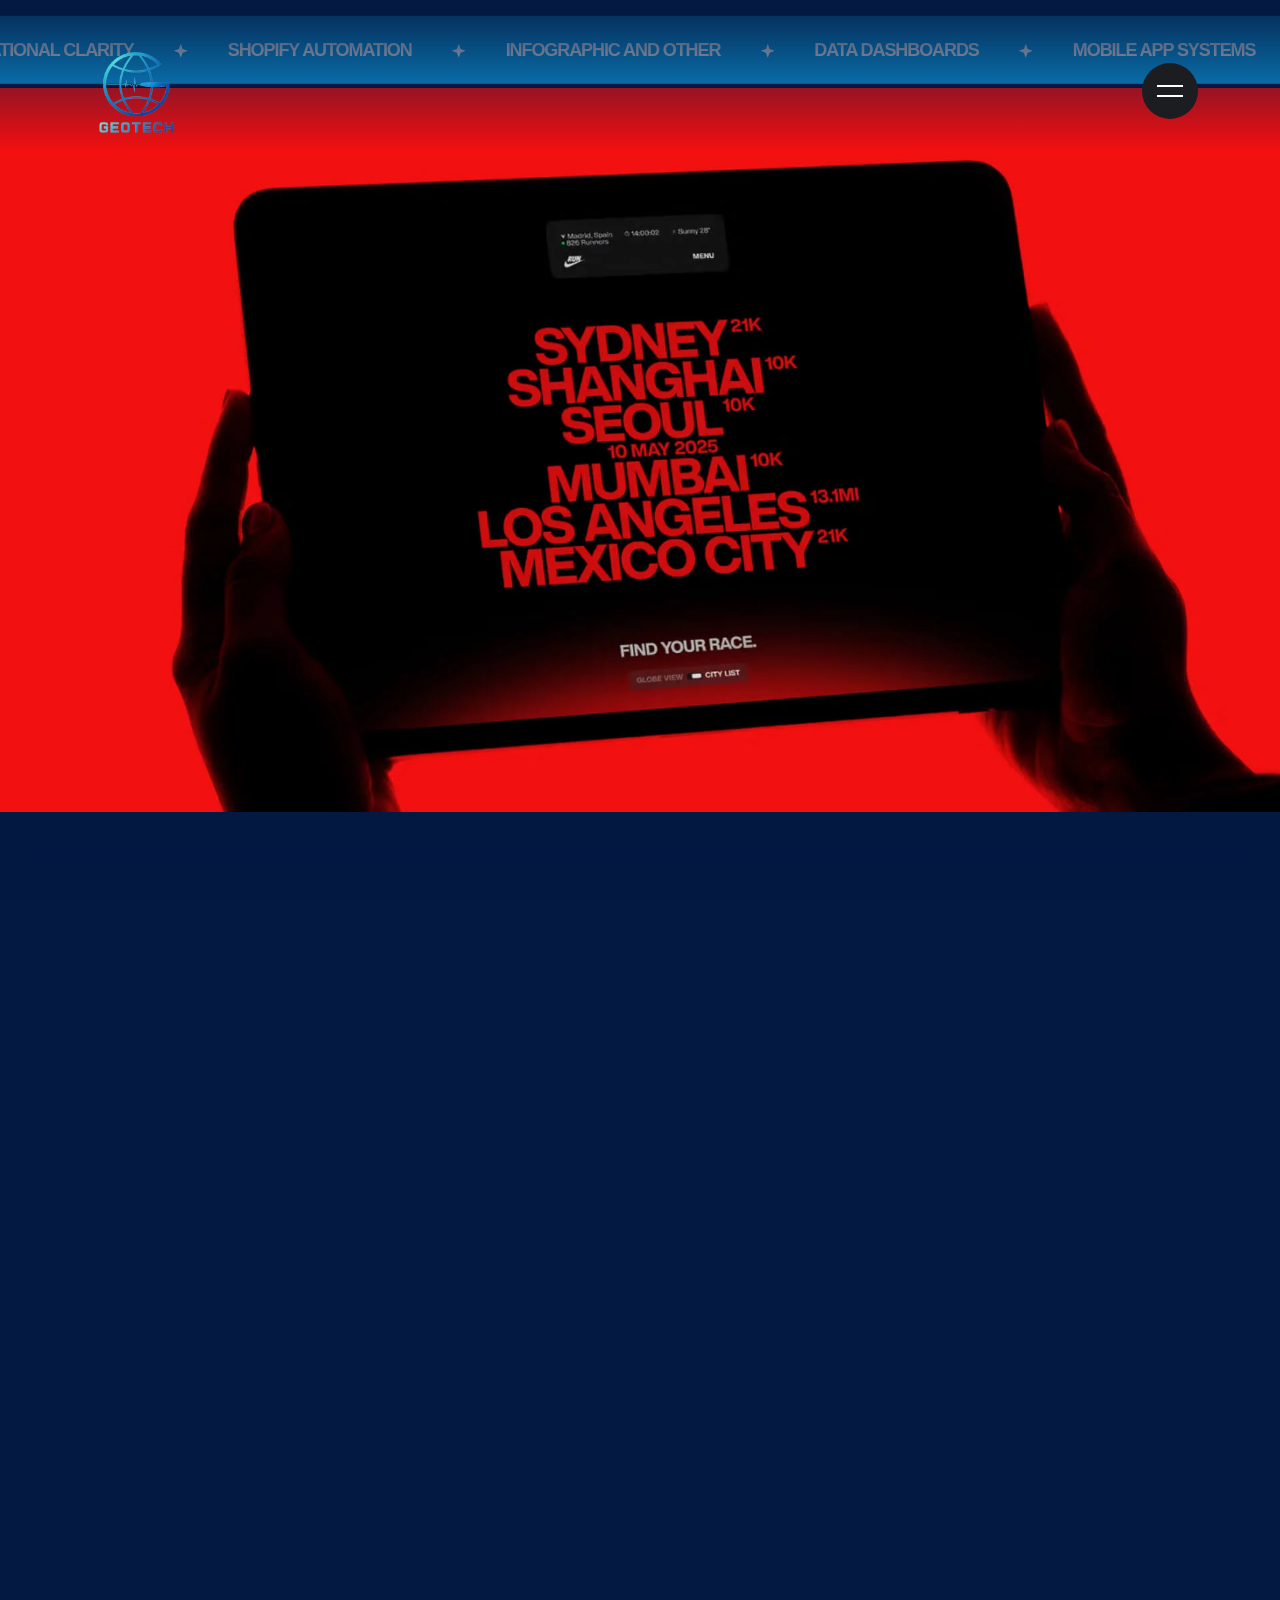
==== pixora/index-2-dark.html @ 9ebc63b6 "[GEO] - Initial build commit" ====
<!DOCTYPE html>
<html class="no-js pixora-dark" lang="zxx">
 <head>
  <meta charset="utf-8"/>
  <meta content="ie=edge" http-equiv="x-ua-compatible"/>
  <title>
   GEOTECH || Systems for Operators
  </title>
  <meta content="" name="description"/>
  <meta content="width=device-width, initial-scale=1" name="viewport"/>
  <!-- Place favicon.ico in the root directory -->
  <link href="/pixora/assets/img/logo/favicon.png" rel="shortcut icon" type="image/x-icon"/>
  <!-- CSS here -->
  <link href="/pixora/assets/css/bootstrap.css" rel="stylesheet"/>
  <link href="/pixora/assets/css/animate.css" rel="stylesheet"/>
  <link href="/pixora/assets/css/custom-animation.css" rel="stylesheet"/>
  <link href="/pixora/assets/css/swiper-bundle.css" rel="stylesheet"/>
  <link href="/pixora/assets/css/nice-select.css" rel="stylesheet"/>
  <link href="/pixora/assets/css/magnific-popup.css" rel="stylesheet"/>
  <link href="/pixora/assets/css/font-awesome-pro.css" rel="stylesheet"/>
  <link href="/pixora/assets/css/spacing.css" rel="stylesheet"/>
  <link href="/pixora/assets/css/main.css" rel="stylesheet"/>
  <link href="/pixora/geotech-colors.css" rel="stylesheet"/>
 </head>
 <body>
  <!-- Loader Start -->
  <div class="loader" id="loader">
   <div class="loader__wrapper">
    <div class="loader__content">
     <div class="loader__count">
      <span class="count__text">
       0
      </span>
      <span class="count__percent">
       %
      </span>
     </div>
    </div>
    <span class="count__bdr">
    </span>
   </div>
  </div>
  <!-- Loader End -->
  <!-- back to top start -->
  <div class="back-to-top-wrapper">
   <button class="back-to-top-btn" id="back_to_top" type="button">
    <svg fill="none" height="7" viewbox="0 0 12 7" width="12" xmlns="http://www.w3.org/2000/svg">
     <path d="M11 6L6 1L1 6" stroke="currentColor" stroke-linecap="round" stroke-linejoin="round" stroke-width="1.5">
     </path>
    </svg>
   </button>
  </div>
  <!-- back to top end -->
  <div class="px-blur-bottom">
  </div>
  <!-- offcanvas start -->
  <div class="px-offcanvas-2-area tp-offcanvas-2-area p-relative" id="offcanvasMenu">
   <div class="offcanvas-bg" id="offcanvasBg">
   </div>
   <div class="px-offcanvas-2-wrapper offcanvas-menu">
    <div class="container-fluid">
     <div class="row align-items-end">
      <div class="col-lg-6">
       <div class="px-offcanvas-2-left">
        <div class="tp-offcanvas-menu counter-row">
         <nav>
         </nav>
        </div>
        <div class="px-offcanvas-2-left-btn-box d-none d-lg-flex d-flex align-items-center">
         <div class="px-offcanvas-2-left-btn w-100">
          <a class="tp-btn-yellow-border postbox-btn w-100 text-center" href="/pixora/index-2-dark.html">
           <span>
            <span class="text-1">
             Book a Call
            </span>
            <span class="text-2">
             Book a Call
            </span>
           </span>
           <i>
            <svg fill="none" height="12" viewbox="0 0 12 12" width="12" xmlns="http://www.w3.org/2000/svg">
             <path d="M1 11L11 1M11 1V11M11 1H1" stroke="currentColor" stroke-linecap="round" stroke-linejoin="round" stroke-width="2">
             </path>
            </svg>
            <svg fill="none" height="12" viewbox="0 0 12 12" width="12" xmlns="http://www.w3.org/2000/svg">
             <path d="M1 11L11 1M11 1V11M11 1H1" stroke="currentColor" stroke-linecap="round" stroke-linejoin="round" stroke-width="2">
             </path>
            </svg>
           </i>
          </a>
         </div>
         <div class="px-offcanvas-2-left-btn w-100">
          <a class="tp-btn-yellow-border postbox-btn active w-100 text-center" href="contact-us.html">
           <span>
            <span class="text-1">
             Contact us
            </span>
            <span class="text-2">
             Contact us
            </span>
           </span>
           <i>
            <svg fill="none" height="12" viewbox="0 0 12 12" width="12" xmlns="http://www.w3.org/2000/svg">
             <path d="M1 11L11 1M11 1V11M11 1H1" stroke="currentColor" stroke-linecap="round" stroke-linejoin="round" stroke-width="2">
             </path>
            </svg>
            <svg fill="none" height="12" viewbox="0 0 12 12" width="12" xmlns="http://www.w3.org/2000/svg">
             <path d="M1 11L11 1M11 1V11M11 1H1" stroke="currentColor" stroke-linecap="round" stroke-linejoin="round" stroke-width="2">
             </path>
            </svg>
           </i>
          </a>
         </div>
        </div>
       </div>
      </div>
      <div class="col-lg-6 d-none d-lg-block">
       <div class="px-offcanvas-2-right">
        <div class="px-offcanvas-2-social tp-offcanvas-social mb-20">
         <ul>
          <li>
           <a href="/pixora/index-2-dark.html">
            <svg fill="none" height="16" viewbox="0 0 12 16" width="12" xmlns="http://www.w3.org/2000/svg">
             <path clip-rule="evenodd" d="M1.82727 6.83333C1.14284 6.83333 1 6.96763 1 7.61111V8.77778C1 9.42126 1.14284 9.55556 1.82727 9.55556H3.48182V14.2222C3.48182 14.8657 3.62466 15 4.30909 15H5.96364C6.64807 15 6.79091 14.8657 6.79091 14.2222V9.55556H8.64872C9.1678 9.55556 9.30155 9.4607 9.44416 8.99145L9.7987 7.82478C10.043 7.02095 9.89246 6.83333 9.00326 6.83333H6.79091V4.88889C6.79091 4.45933 7.16129 4.11111 7.61818 4.11111H9.97273C10.6572 4.11111 10.8 3.97682 10.8 3.33333V1.77778C10.8 1.1343 10.6572 1 9.97273 1H7.61818C5.33373 1 3.48182 2.74112 3.48182 4.88889V6.83333H1.82727Z" fill-rule="evenodd" stroke="currentColor" stroke-linejoin="round" stroke-width="1.5">
             </path>
            </svg>
           </a>
          </li>
          <li>
           <a href="/pixora/index-2-dark.html">
            <svg fill="none" height="18" viewbox="0 0 18 18" width="18" xmlns="http://www.w3.org/2000/svg">
             <path d="M2.50589 12.7494C4.57662 16.336 9.16278 17.5648 12.7494 15.4941C14.2113 14.65 15.2816 13.388 15.8962 11.9461C16.7895 9.85066 16.7208 7.37526 15.4941 5.25063C14.2674 3.12599 12.1581 1.82872 9.89669 1.55462C8.34063 1.366 6.71259 1.66183 5.25063 2.50589C1.66403 4.57662 0.435172 9.16278 2.50589 12.7494Z" stroke="currentColor" stroke-width="1.5">
             </path>
             <path d="M12.7127 15.4292C12.7127 15.4292 12.0086 10.4867 10.5011 7.87559C8.99362 5.26451 5.28935 2.57155 5.28935 2.57155M5.68449 15.6124C6.79553 12.2606 12.34 8.54524 16.3975 9.43537M12.311 2.4082C11.1953 5.72344 5.75732 9.38453 1.71875 8.58915" stroke="currentColor" stroke-linecap="round" stroke-width="1.5">
             </path>
            </svg>
           </a>
          </li>
          <li>
           <a href="/pixora/index-2-dark.html">
            <svg fill="none" height="13" viewbox="0 0 14 13" width="14" xmlns="http://www.w3.org/2000/svg">
             <path clip-rule="evenodd" d="M4.41177 0H0L5.23083 6.87316L0.334618 12.6389H2.59681L6.29998 8.27809L9.58823 12.5988H14L8.6172 5.52593L8.62673 5.53813L13.2614 0.0802914H10.9992L7.55741 4.13336L4.41177 0ZM2.43522 1.20371H3.80866L11.5648 11.395H10.1913L2.43522 1.20371Z" fill="currentColor" fill-rule="evenodd">
             </path>
            </svg>
           </a>
          </li>
          <li>
           <a href="/pixora/index-2-dark.html">
            <svg fill="none" height="14" viewbox="0 0 18 14" width="18" xmlns="http://www.w3.org/2000/svg">
             <path d="M12.75 13H5.25C3 13 1.5 11.5 1.5 9.25V4.75C1.5 2.5 3 1 5.25 1H12.75C15 1 16.5 2.5 16.5 4.75V9.25C16.5 11.5 15 13 12.75 13Z" stroke="currentColor" stroke-linecap="round" stroke-linejoin="round" stroke-miterlimit="10" stroke-width="1.5">
             </path>
             <path d="M8.70676 5.14837L10.8006 6.40465C11.5543 6.90716 11.5543 7.66093 10.8006 8.16344L8.70676 9.41972C7.86923 9.92224 7.19922 9.50348 7.19922 8.5822V6.06964C7.19922 4.98086 7.86923 4.64585 8.70676 5.14837Z" fill="currentColor">
             </path>
            </svg>
           </a>
          </li>
         </ul>
        </div>
        <div class="px-offcanvas-2-video">
         <div class="px-hero-video">
          <video autoplay="" loop="" muted="" playsinline="">
           <source src="/videos/pixora/banner-4-1.mp4" type="video/mp4"/>
          </video>
         </div>
        </div>
       </div>
      </div>
     </div>
    </div>
   </div>
  </div>
  <!-- offcanvas end -->
  <!-- header area start -->
  <div class="px-header-2-area header-fixed pt-40">
   <div class="container container-1830">
    <div class="row align-items-center">
     <div class="col-6">
      <div class="px-header-logo">
       <a href="index.html">
        <img alt="GEOTECH" data-width="110" src="/images/geotech_logo.png"/>
       </a>
      </div>
      <nav class="tp-mobile-menu-active d-none">
       <ul>
        <li class="has-dropdown">
         <a href="index-dark.html">
          Home
         </a>
         <ul class="tp-submenu submenu">
          <li>
           <a href="index-dark.html">
            Startup Agency
           </a>
          </li>
          <li>
           <a href="/pixora/index-2-dark.html">
            Systems Studio
           </a>
          </li>
          <li>
           <a href="index-3-dark.html">
            Operations Engine
           </a>
          </li>
          <li>
           <a href="index-4-dark.html">
            Modern Agency
           </a>
          </li>
          <li>
           <a href="index-5-dark.html">
            Automation Agency
           </a>
          </li>
          <li>
           <a href="index-6-dark.html">
            Personal Portfolio
           </a>
          </li>
          <li>
           <a href="index-7-dark.html">
            Minimal Portfolio
           </a>
          </li>
          <li>
           <a href="index-8-dark.html">
            Data Studio
           </a>
          </li>
          <li>
           <a href="portfolio-mix-slicer.html">
            Mix Slicer
           </a>
          </li>
          <li>
           <a href="portfolio-interactive-with-scrool.html">
            Interactive Scroll
           </a>
          </li>
         </ul>
        </li>
        <li class="has-dropdown">
         <a href="/pixora/index-2-dark.html">
          Pages
         </a>
         <ul class="tp-submenu submenu">
          <li>
           <a href="about-us-dark.html">
            About
           </a>
          </li>
          <li>
           <a href="about-me-dark.html">
            About Me
           </a>
          </li>
          <li>
           <a href="service-1-dark.html">
            Service One
           </a>
          </li>
          <li>
           <a href="service-2-dark.html">
            Service Two
           </a>
          </li>
          <li>
           <a href="team-dark.html">
            Team
           </a>
          </li>
          <li>
           <a href="team-details-dark.html">
            Team Details
           </a>
          </li>
         </ul>
        </li>
        <li class="has-dropdown">
         <a href="portfolio-1-dark.html">
          Project
         </a>
         <ul class="tp-submenu submenu">
          <li>
           <a href="portfolio-1-dark.html">
            Portfolio One
           </a>
          </li>
          <li>
           <a href="portfolio-2-dark.html">
            Portfolio Two
           </a>
          </li>
          <li>
           <a href="portfolio-3-dark.html">
            Portfolio Three
           </a>
          </li>
          <li>
           <a href="portfolio-4-dark.html">
            Portfolio Four
           </a>
          </li>
          <li>
           <a href="portfolio-5-dark.html">
            Portfolio Five
           </a>
          </li>
          <li>
           <a href="portfolio-6-dark.html">
            Portfolio Six
           </a>
          </li>
          <li>
           <a href="portfolio-details-1-dark.html">
            Portfolio Details One
           </a>
          </li>
          <li>
           <a href="portfolio-details-2-dark.html">
            Portfolio Details Two
           </a>
          </li>
         </ul>
        </li>
        <li class="has-dropdown">
         <a href="blog-dark.html">
          Blog
         </a>
         <ul class="tp-submenu submenu">
          <li>
           <a href="blog-dark.html">
            Blog
           </a>
          </li>
          <li>
           <a href="blog-standard-dark.html">
            Blog Standard
           </a>
          </li>
          <li>
           <a href="blog-details-dark.html">
            Blog Details
           </a>
          </li>
         </ul>
        </li>
        <li class="has-dropdown">
         <a href="contact-dark.html">
          Contact
         </a>
         <ul class="tp-submenu submenu">
          <li>
           <a href="contact-us-dark.html">
            Contact Us
           </a>
          </li>
          <li>
           <a href="contact-dark.html">
            Get In Touch
           </a>
          </li>
          <li>
           <a href="contact-me-dark.html">
            Contact Me
           </a>
          </li>
         </ul>
        </li>
       </ul>
      </nav>
     </div>
     <div class="col-6">
      <div class="px-header-2-bar text-end">
       <button class="tp-hamburger-btn" id="hamburger-open-btn">
        <span>
        </span>
        <span>
        </span>
       </button>
      </div>
     </div>
    </div>
   </div>
  </div>
  <!-- header area end -->
  <div id="smooth-wrapper">
   <div id="smooth-content">
    <main>
     <!-- hero area start -->
     <div class="px-hero-2-area pt-120 pb-20">
      <div class="px-hero-2-main d-none d-xl-block mb-110 p-relative">
       <div class="container container-1630">
        <div class="row">
         <div class="col-lg-2">
          <div class="px-hero-2-item d-flex justify-content-start mb-50">
           <div class="px-fade-anim" data-delay=".3">
            <div class="px-hero-2-thumb">
             <a href="portfolio-details-1.html">
              <img alt="" src="/pixora/assets/img/hero/hero-2-1.jpg"/>
             </a>
            </div>
           </div>
           <div class="px-hero-2-content text-center z-index-1">
            <div class="fix">
             <span>
              Systems that scale
             </span>
            </div>
            <div class="fix">
             <span>
              without operational drag
             </span>
            </div>
           </div>
          </div>
         </div>
         <div class="col-lg-4">
          <div class="px-hero-2-item active d-flex justify-content-start mb-50 pl-80">
           <div class="px-fade-anim" data-delay=".5">
            <div class="px-hero-2-thumb">
             <a href="portfolio-details-1.html">
              <img alt="" src="/pixora/assets/img/hero/hero-2-2.jpg"/>
             </a>
            </div>
           </div>
           <div class="px-hero-2-content text-center z-index-1">
            <div class="fix">
             <span>
              Scale without
             </span>
            </div>
            <div class="fix">
             <span>
              the Chaos
             </span>
            </div>
           </div>
          </div>
         </div>
         <div class="col-lg-4">
          <div class="px-hero-2-item mb-50 d-flex justify-content-end pr-80">
           <div class="px-fade-anim" data-delay=".7">
            <div class="px-hero-2-thumb">
             <a href="portfolio-details-1.html">
              <img alt="" src="/pixora/assets/img/hero/hero-2-3.jpg"/>
             </a>
            </div>
           </div>
           <div class="px-hero-2-content text-center">
            <div class="fix">
             <span>
              Automate the work
             </span>
            </div>
            <div class="fix">
             <span>
              your team should not repeat
             </span>
            </div>
           </div>
          </div>
         </div>
         <div class="col-lg-2">
          <div class="px-hero-2-item mb-50 d-flex justify-content-end">
           <div class="px-fade-anim" data-delay=".9">
            <div class="px-hero-2-thumb">
             <a href="portfolio-details-1.html">
              <img alt="" src="/pixora/assets/img/hero/hero-2-4.jpg"/>
             </a>
            </div>
           </div>
           <div class="px-hero-2-content text-center">
            <div class="fix">
             <span>
              Build once
             </span>
            </div>
            <div class="fix">
             <span>
              operate with clarity
             </span>
            </div>
           </div>
          </div>
         </div>
         <div class="col-lg-3">
          <div class="px-hero-2-item mb-50 d-flex justify-content-end pr-85">
           <div class="px-fade-anim" data-delay=".3">
            <div class="px-hero-2-thumb">
             <a href="portfolio-details-1.html">
              <img alt="" src="/pixora/assets/img/hero/hero-2-5.jpg"/>
             </a>
            </div>
           </div>
           <div class="px-hero-2-content text-center">
            <div class="fix">
             <span>
              Data beats guesswork
             </span>
            </div>
            <div class="fix">
             <span>
              every operating day
             </span>
            </div>
           </div>
          </div>
         </div>
         <div class="col-lg-3">
          <div class="px-hero-2-item d-flex justify-content-start pl-105 mb-50">
           <div class="px-fade-anim" data-delay=".5">
            <div class="px-hero-2-thumb">
             <a href="portfolio-details-1.html">
              <img alt="" src="/pixora/assets/img/hero/hero-2-6.jpg"/>
             </a>
            </div>
           </div>
           <div class="px-hero-2-content text-center">
            <div class="fix">
             <span>
              Revenue needs
             </span>
            </div>
            <div class="fix">
             <span>
              reliable infrastructure
             </span>
            </div>
           </div>
          </div>
         </div>
         <div class="col-lg-3">
          <div class="px-hero-2-item d-flex justify-content-start pl-100 mb-50">
           <div class="px-fade-anim" data-delay=".7">
            <div class="px-hero-2-thumb">
             <a href="portfolio-details-1.html">
              <img alt="" src="/pixora/assets/img/hero/hero-2-7.jpg"/>
             </a>
            </div>
           </div>
           <div class="px-hero-2-content text-center">
            <div class="fix">
             <span>
              Scale without
             </span>
            </div>
            <div class="fix">
             <span>
              the chaos
             </span>
            </div>
           </div>
          </div>
         </div>
         <div class="col-lg-3">
          <div class="px-hero-2-item d-flex justify-content-start pl-100 mb-50">
           <div class="px-fade-anim" data-delay=".9">
            <div class="px-hero-2-thumb">
             <a href="portfolio-details-1.html">
              <img alt="" src="/pixora/assets/img/hero/hero-2-8.jpg"/>
             </a>
            </div>
           </div>
           <div class="px-hero-2-content text-center">
            <div class="fix">
             <span>
              Scale without
             </span>
            </div>
            <div class="fix">
             <span>
              built for operators
             </span>
            </div>
           </div>
          </div>
         </div>
        </div>
       </div>
      </div>
      <div class="px-hero-2-slider d-xl-none">
       <div class="container">
        <div class="px-hero-2-slider-wrap pb-100">
         <div class="row justify-content-center">
          <div class="col-lg-8">
           <div class="swiper px-hero-2-top-active mb-40">
            <div class="swiper-wrapper">
             <div class="swiper-slide">
              <div class="px-hero-2-contents text-center z-index-1">
               <div class="fix">
                <span>
                 Scale without
                </span>
               </div>
               <div class="fix">
                <span>
                 the Chaos
                </span>
               </div>
              </div>
             </div>
             <div class="swiper-slide">
              <div class="px-hero-2-contents text-center z-index-1">
               <div class="fix">
                <span>
                 Scale without
                </span>
               </div>
               <div class="fix">
                <span>
                 the Chaos
                </span>
               </div>
              </div>
             </div>
             <div class="swiper-slide">
              <div class="px-hero-2-contents text-center z-index-1">
               <div class="fix">
                <span>
                 Scale without
                </span>
               </div>
               <div class="fix">
                <span>
                 the Chaos
                </span>
               </div>
              </div>
             </div>
             <div class="swiper-slide">
              <div class="px-hero-2-contents text-center z-index-1">
               <div class="fix">
                <span>
                 Scale without
                </span>
               </div>
               <div class="fix">
                <span>
                 the Chaos
                </span>
               </div>
              </div>
             </div>
            </div>
           </div>
          </div>
         </div>
         <div class="row justify-content-center">
          <div class="col-lg-6">
           <div class="swiper px-hero-2-bottom-active gallery-thumbs">
            <div class="swiper-wrapper">
             <div class="swiper-slide">
              <div class="px-hero-2-thumbs">
               <a href="/pixora/index-2-dark.html">
                <img alt="" src="/pixora/assets/img/hero/hero-2-4.jpg"/>
               </a>
              </div>
             </div>
             <div class="swiper-slide">
              <div class="px-hero-2-thumbs">
               <a href="/pixora/index-2-dark.html">
                <img alt="" src="/pixora/assets/img/hero/hero-2-2.jpg"/>
               </a>
              </div>
             </div>
             <div class="swiper-slide">
              <div class="px-hero-2-thumbs">
               <a href="/pixora/index-2-dark.html">
                <img alt="" src="/pixora/assets/img/hero/hero-2-1.jpg"/>
               </a>
              </div>
             </div>
             <div class="swiper-slide">
              <div class="px-hero-2-thumbs">
               <a href="/pixora/index-2-dark.html">
                <img alt="" src="/pixora/assets/img/hero/hero-2-3.jpg"/>
               </a>
              </div>
             </div>
            </div>
           </div>
          </div>
         </div>
        </div>
       </div>
      </div>
      <div class="container-fluid">
       <div class="row">
        <div class="col-xl-12">
         <div class="px-hero-2-bottom text-center p-relative px-fade-anim" data-delay=".3">
          <h4 class="px-hero-2-text d-flex align-items-end justify-content-center">
           GEO
           <i class="d-none d-xl-block">
            <span>
             &Acirc;&copy;GeoTech
             <br/>
             Scale without
             <br/>
             the chaos
            </span>
           </i>
           TECH
          </h4>
         </div>
        </div>
       </div>
      </div>
     </div>
     <!-- hero area end -->
     <!-- text-slider area end -->
     <div class="px-text-slider-wrap pt-25 pb-25" data-bg-color="#F11111">
      <div class="swiper-container px-text-slider-active">
       <div class="swiper-wrapper slide-transtion">
        <div class="swiper-slide">
         <div class="px-text-slider-item d-flex align-items-center">
          <span>
           Shopify Automation
          </span>
          <span class="pl-40">
           <svg fill="none" height="14" viewbox="0 0 14 14" width="14" xmlns="http://www.w3.org/2000/svg">
            <path d="M7 0L8.89064 5.10936L14 7L8.89064 8.89064L7 14L5.10936 8.89064L0 7L5.10936 5.10936L7 0Z" fill="#FEFFF8">
            </path>
           </svg>
          </span>
         </div>
        </div>
        <div class="swiper-slide">
         <div class="px-text-slider-item d-flex align-items-center">
          <span>
           Infographic and other
          </span>
          <span class="pl-40">
           <svg fill="none" height="14" viewbox="0 0 14 14" width="14" xmlns="http://www.w3.org/2000/svg">
            <path d="M7 0L8.89064 5.10936L14 7L8.89064 8.89064L7 14L5.10936 8.89064L0 7L5.10936 5.10936L7 0Z" fill="#FEFFF8">
            </path>
           </svg>
          </span>
         </div>
        </div>
        <div class="swiper-slide">
         <div class="px-text-slider-item d-flex align-items-center">
          <span>
           Data Dashboards
          </span>
          <span class="pl-40">
           <svg fill="none" height="14" viewbox="0 0 14 14" width="14" xmlns="http://www.w3.org/2000/svg">
            <path d="M7 0L8.89064 5.10936L14 7L8.89064 8.89064L7 14L5.10936 8.89064L0 7L5.10936 5.10936L7 0Z" fill="#FEFFF8">
            </path>
           </svg>
          </span>
         </div>
        </div>
        <div class="swiper-slide">
         <div class="px-text-slider-item d-flex align-items-center">
          <span>
           Mobile App Systems
          </span>
          <span class="pl-40">
           <svg fill="none" height="14" viewbox="0 0 14 14" width="14" xmlns="http://www.w3.org/2000/svg">
            <path d="M7 0L8.89064 5.10936L14 7L8.89064 8.89064L7 14L5.10936 8.89064L0 7L5.10936 5.10936L7 0Z" fill="#FEFFF8">
            </path>
           </svg>
          </span>
         </div>
        </div>
        <div class="swiper-slide">
         <div class="px-text-slider-item d-flex align-items-center">
          <span>
           Workflow Automation
          </span>
          <span class="pl-40">
           <svg fill="none" height="14" viewbox="0 0 14 14" width="14" xmlns="http://www.w3.org/2000/svg">
            <path d="M7 0L8.89064 5.10936L14 7L8.89064 8.89064L7 14L5.10936 8.89064L0 7L5.10936 5.10936L7 0Z" fill="#FEFFF8">
            </path>
           </svg>
          </span>
         </div>
        </div>
        <div class="swiper-slide">
         <div class="px-text-slider-item d-flex align-items-center">
          <span>
           Marketplace Operations
          </span>
          <span class="pl-40">
           <svg fill="none" height="14" viewbox="0 0 14 14" width="14" xmlns="http://www.w3.org/2000/svg">
            <path d="M7 0L8.89064 5.10936L14 7L8.89064 8.89064L7 14L5.10936 8.89064L0 7L5.10936 5.10936L7 0Z" fill="#FEFFF8">
            </path>
           </svg>
          </span>
         </div>
        </div>
        <div class="swiper-slide">
         <div class="px-text-slider-item d-flex align-items-center">
          <span>
           Revenue Infrastructure
          </span>
          <span class="pl-40">
           <svg fill="none" height="14" viewbox="0 0 14 14" width="14" xmlns="http://www.w3.org/2000/svg">
            <path d="M7 0L8.89064 5.10936L14 7L8.89064 8.89064L7 14L5.10936 8.89064L0 7L5.10936 5.10936L7 0Z" fill="#FEFFF8">
            </path>
           </svg>
          </span>
         </div>
        </div>
        <div class="swiper-slide">
         <div class="px-text-slider-item d-flex align-items-center">
          <span>
           Operational Clarity
          </span>
          <span class="pl-40">
           <svg fill="none" height="14" viewbox="0 0 14 14" width="14" xmlns="http://www.w3.org/2000/svg">
            <path d="M7 0L8.89064 5.10936L14 7L8.89064 8.89064L7 14L5.10936 8.89064L0 7L5.10936 5.10936L7 0Z" fill="#FEFFF8">
            </path>
           </svg>
          </span>
         </div>
        </div>
       </div>
      </div>
     </div>
     <!-- text-slider area end -->
     <!-- banner area start -->
     <div class="px-banner-wraper fix pb-70">
      <img alt="" class="w-100" data-speed="0.1" src="/pixora/assets/img/banner/banner-1.jpg"/>
     </div>
     <!-- banner area end -->
     <!-- about area start -->
     <div class="px-about-2-area pt-160 pb-110">
      <div class="container container-1750">
       <div class="row align-items-end">
        <div class="col-xl-9">
         <div class="px-about-2-title-box p-relative">
          <h3 class="px-about-2-title">
           <b class="text-effect">
            We are
           </b>
           <i>
            The Operator
           </i>
           <br/>
           <em class="text-effect">
            <img alt="" src="/pixora/assets/img/gift-img/title-img.gif"/>
            systems
           </em>
           <br/>
           <b class="p-relative text-effect">
            studio
            <span>
            </span>
           </b>
          </h3>
         </div>
        </div>
        <div class="col-xl-3">
         <div class="px-about-2-subtitle-box text-end">
          <a class="px-btn-zikzak text-center p-relative mb-90" href="about-us-dark.html">
           <span class="btn-text text-pos-1">
            About
            <br/>
            Us
           </span>
           <i class="zikzak-bg">
            <svg fill="none" height="120" viewbox="0 0 120 120" width="120" xmlns="http://www.w3.org/2000/svg">
             <path d="M60 0C50.3904 0 42.6 7.7904 42.6 17.4V17.9928L42.1812 17.5734C35.3856 10.7784 24.369 10.7784 17.5734 17.5734C10.7784 24.3684 10.7784 35.3856 17.5734 42.1812L17.9928 42.6H17.4C7.7904 42.6 0 50.3904 0 60C0 69.6096 7.7904 77.4 17.4 77.4H17.9928L17.5734 77.8188C10.7784 84.6144 10.7784 95.631 17.5734 102.427C24.3684 109.222 35.3856 109.222 42.1812 102.427L42.6 102.007V102.6C42.6 112.21 50.3904 120 60 120C69.6096 120 77.4 112.21 77.4 102.6V102.007L77.8194 102.427C84.6144 109.222 95.631 109.222 102.427 102.427C109.222 95.631 109.222 84.6144 102.427 77.8194L102.007 77.4H102.6C112.21 77.4 120 69.6096 120 60C120 50.3904 112.21 42.6 102.6 42.6H102.007L102.427 42.1812C109.222 35.3856 109.222 24.3684 102.427 17.5734C95.631 10.7784 84.6144 10.7784 77.8194 17.5734L77.4 17.9928V17.4C77.4 7.7904 69.6096 0 60 0Z" fill="#E11010">
             </path>
            </svg>
           </i>
          </a>
          <span class="px-about-2-subtitle text-effect">
           / FROM
           <br/>
           PHILIPPINES
          </span>
         </div>
        </div>
       </div>
      </div>
     </div>
     <!-- about area end -->
     <!-- service area start -->
     <div class="px-service-2-area pb-75">
      <div class="container container-1750">
       <div class="px-service-2-top mb-50">
        <div class="row">
         <div class="col-xl-3 col-lg-3 col-md-4 col-4">
          <div class="px-service-2-subtitle-box">
           <span class="px-section-subtitle">
            [ Services ]
           </span>
          </div>
         </div>
         <div class="offset-xl-3 col-xl-6 offset-lg-3 col-lg-6 col-md-8 col-8">
          <div class="px-service-2-wrap text-end">
           <label>
            Solutions That We Deliver
           </label>
          </div>
         </div>
        </div>
       </div>
       <div class="px-service-2-main p-relative">
        <div class="px-service-2-element">
         <div class="row">
          <div class="col-xl-3 col-lg-4">
           <div class="px-service-2-info">
            <div class="px-service-2-thumb">
             <img alt="" class="w-100" src="/pixora/assets/img/service/service-2-1.jpg"/>
            </div>
            <div class="px-service-2-content">
             <span>
              E-Commerce
             </span>
             <p>
              We create impactful brand
                                       identities that differentiate your
                                       business and connect with
                                       your audience.
             </p>
            </div>
           </div>
          </div>
          <div class="offset-xl-3 col-xl-6 col-lg-8">
           <div class="px-service-2-wrap">
            <div class="px-service-2-item">
             <h4 class="px-service-2-title p-relative">
              <a href="service-1-dark.html">
               Shopify Systems
              </a>
              <span>
               { 01 }
              </span>
             </h4>
            </div>
           </div>
          </div>
         </div>
        </div>
        <div class="px-service-2-element active">
         <div class="row">
          <div class="col-xl-3 col-lg-4">
           <div class="px-service-2-info">
            <div class="px-service-2-thumb">
             <img alt="" class="w-100" src="/pixora/assets/img/project/project-1.jpg"/>
            </div>
            <div class="px-service-2-content">
             <span>
              Development
             </span>
             <p>
              We create impactful brand
                                       identities that differentiate your
                                       business and connect with
                                       your audience.
             </p>
            </div>
           </div>
          </div>
          <div class="offset-xl-3 col-xl-6 col-lg-8">
           <div class="px-service-2-wrap">
            <div class="px-service-2-item">
             <h4 class="px-service-2-title p-relative">
              <a href="service-1-dark.html">
               Development
              </a>
              <span>
               { 02 }
              </span>
             </h4>
            </div>
           </div>
          </div>
         </div>
        </div>
        <div class="px-service-2-element">
         <div class="row">
          <div class="col-xl-3 col-lg-4">
           <div class="px-service-2-info">
            <div class="px-service-2-thumb">
             <img alt="" class="w-100" src="/pixora/assets/img/project/project-2.jpg"/>
            </div>
            <div class="px-service-2-content">
             <span>
              Data systems
             </span>
             <p>
              We create impactful brand
                                       identities that differentiate your
                                       business and connect with
                                       your audience.
             </p>
            </div>
           </div>
          </div>
          <div class="offset-xl-3 col-xl-6 col-lg-8">
           <div class="px-service-2-wrap">
            <div class="px-service-2-item">
             <h4 class="px-service-2-title p-relative">
              <a href="service-1-dark.html">
               Data systems
              </a>
              <span>
               { 03 }
              </span>
             </h4>
            </div>
           </div>
          </div>
         </div>
        </div>
        <div class="px-service-2-element">
         <div class="row">
          <div class="col-xl-3 col-lg-4">
           <div class="px-service-2-info">
            <div class="px-service-2-thumb">
             <img alt="" class="w-100" src="/pixora/assets/img/project/project-3.jpg"/>
            </div>
            <div class="px-service-2-content">
             <span>
              Websites
             </span>
             <p>
              We create impactful brand
                                       identities that differentiate your
                                       business and connect with
                                       your audience.
             </p>
            </div>
           </div>
          </div>
          <div class="offset-xl-3 col-xl-6 col-lg-8">
           <div class="px-service-2-wrap">
            <div class="px-service-2-item">
             <h4 class="px-service-2-title p-relative">
              <a href="service-1-dark.html">
               Websites
              </a>
              <span>
               { 04 }
              </span>
             </h4>
            </div>
           </div>
          </div>
         </div>
        </div>
       </div>
      </div>
     </div>
     <!-- service area end -->
     <!-- portfolio area start -->
     <div class="px-portfolio-area pt-75">
      <div class="container-fluid">
       <div class="px-portfolio-wrap">
        <div class="px-portfolio-item px-portfolio-panel p-relative mb-30">
         <a href="portfolio-details-2-dark.html">
          <div class="px-portfolio-thumb p-relative ripple-image">
           <img alt="" src="/pixora/assets/img/project/project-2-1.jpg"/>
          </div>
          <div class="px-portfolio-category">
           <span>
            Systems
           </span>
           <span>
            Web Development
           </span>
          </div>
          <div class="px-portfolio-category portfolio-meta">
           <span>
            2026
           </span>
          </div>
          <div class="px-portfolio-content">
           <h2 class="px-portfolio-title">
            Electro Hub
           </h2>
          </div>
         </a>
        </div>
        <div class="px-portfolio-item px-portfolio-panel p-relative mb-30">
         <a href="portfolio-details-2-dark.html">
          <div class="px-portfolio-thumb p-relative ripple-image">
           <img alt="" src="/pixora/assets/img/project/project-2-2.jpg"/>
          </div>
          <div class="px-portfolio-category">
           <span>
            Systems
           </span>
           <span>
            Web Development
           </span>
          </div>
          <div class="px-portfolio-category portfolio-meta">
           <span>
            2026
           </span>
          </div>
          <div class="px-portfolio-content">
           <h2 class="px-portfolio-title">
            Energy Grid
           </h2>
          </div>
         </a>
        </div>
        <div class="px-portfolio-item px-portfolio-panel p-relative mb-30">
         <a href="portfolio-details-2-dark.html">
          <div class="px-portfolio-thumb p-relative ripple-image">
           <img alt="" src="/pixora/assets/img/project/project-2-3.jpg"/>
          </div>
          <div class="px-portfolio-category">
           <span>
            Systems
           </span>
           <span>
            Web Development
           </span>
          </div>
          <div class="px-portfolio-category portfolio-meta">
           <span>
            2026
           </span>
          </div>
          <div class="px-portfolio-content">
           <h2 class="px-portfolio-title">
            Circuit Core
           </h2>
          </div>
         </a>
        </div>
        <div class="px-portfolio-item px-portfolio-panel p-relative mb-30">
         <a href="portfolio-details-2-dark.html">
          <div class="px-portfolio-thumb p-relative ripple-image">
           <img alt="" src="/pixora/assets/img/project/project-2-4.jpg"/>
          </div>
          <div class="px-portfolio-category">
           <span>
            Systems
           </span>
           <span>
            Web Development
           </span>
          </div>
          <div class="px-portfolio-category portfolio-meta">
           <span>
            2026
           </span>
          </div>
          <div class="px-portfolio-content">
           <h2 class="px-portfolio-title">
            Volt Zone
           </h2>
          </div>
         </a>
        </div>
        <div class="px-portfolio-item px-portfolio-panel p-relative mb-30">
         <a href="portfolio-details-2-dark.html">
          <div class="px-portfolio-thumb p-relative ripple-image">
           <img alt="" src="/pixora/assets/img/project/project-2-5.jpg"/>
          </div>
          <div class="px-portfolio-category">
           <span>
            Systems
           </span>
           <span>
            Web Development
           </span>
          </div>
          <div class="px-portfolio-category portfolio-meta">
           <span>
            2026
           </span>
          </div>
          <div class="px-portfolio-content">
           <h2 class="px-portfolio-title">
            Power Nexus
           </h2>
          </div>
         </a>
        </div>
       </div>
      </div>
     </div>
     <!-- portfolio area end -->
     <!-- award area start -->
     <div class="px-award-2-area px-award-style-2 pt-120 pb-130">
      <div class="container container-1750">
       <div class="px-award-title-wrap mb-35">
        <div class="row align-items-end">
         <div class="col-xl-3">
          <div class="px-award-subtitle-box">
           <span class="px-section-subtitle pb-120">
            <i>
             <svg fill="none" height="10" viewbox="0 0 10 10" width="10" xmlns="http://www.w3.org/2000/svg">
              <path d="M5 1V9M1 5H9" stroke="black" stroke-linecap="round" stroke-linejoin="round" stroke-width="1.5">
              </path>
             </svg>
            </i>
            Our achievements
           </span>
          </div>
         </div>
         <div class="col-xl-9">
          <div class="px-award-content">
           <h3 class="px-section-title ff-thunder mb-0 text-effect">
            Awards.
           </h3>
           <span>
            &amp; Recognitions
           </span>
          </div>
         </div>
        </div>
       </div>
       <div class="px-award-wrapper">
        <div class="row">
         <div class="offset-xl-3 col-xl-9">
          <div class="px-award-item px-fade-anim" data-delay=".2">
           <div class="row">
            <div class="offset-xl-3 col-xl-4 offset-lg-2 col-lg-4 offset-md-1 col-md-5">
             <div class="px-award-label">
              <label>
               Award
              </label>
             </div>
            </div>
            <div class="col-xl-4 col-lg-4 col-md-4">
             <div class="px-award-label">
              <label>
               Nomination
              </label>
             </div>
            </div>
            <div class="col-xl-1 col-lg-2 col-md-2">
             <div class="px-award-label text-md-end">
              <label>
               Year
              </label>
             </div>
            </div>
           </div>
          </div>
          <div class="px-award-item px-fade-anim" data-delay=".4">
           <div class="row">
            <div class="col-xl-3 col-lg-2 col-md-1">
             <div class="px-award-num">
              <span>
               (001)
              </span>
             </div>
            </div>
            <div class="col-xl-4 col-lg-4 col-md-5">
             <div class="px-award-category">
              <img alt="" src="/pixora/assets/img/award/award-1.png"/>
              <span>
               Best operator systems partner
              </span>
             </div>
            </div>
            <div class="col-xl-4 col-lg-4 col-md-5">
             <div class="px-award-nomination">
              <span>
               Web Excellence Awards
              </span>
             </div>
            </div>
            <div class="col-xl-1 col-lg-2 col-md-1">
             <div class="px-award-year text-md-end">
              <span>
               2023
              </span>
             </div>
            </div>
           </div>
          </div>
          <div class="px-award-item px-fade-anim" data-delay=".6">
           <div class="row">
            <div class="col-xl-3 col-lg-2 col-md-1">
             <div class="px-award-num">
              <span>
               (002)
              </span>
             </div>
            </div>
            <div class="col-xl-4 col-lg-4 col-md-5">
             <div class="px-award-category">
              <img alt="" src="/pixora/assets/img/award/award-2.png"/>
              <span>
               Top digital marketing firm
              </span>
             </div>
            </div>
            <div class="col-xl-4 col-lg-4 col-md-5">
             <div class="px-award-nomination">
              <span>
               Clutch Top Agencies
              </span>
             </div>
            </div>
            <div class="col-xl-1 col-lg-2 col-md-1">
             <div class="px-award-year text-md-end">
              <span>
               2022
              </span>
             </div>
            </div>
           </div>
          </div>
          <div class="px-award-item px-fade-anim" data-delay=".8">
           <div class="row">
            <div class="col-xl-3 col-lg-2 col-md-1">
             <div class="px-award-num">
              <span>
               (003)
              </span>
             </div>
            </div>
            <div class="col-xl-4 col-lg-4 col-md-5">
             <div class="px-award-category">
              <img alt="" src="/pixora/assets/img/award/award-3.png"/>
              <span>
               Best automation infrastructure
              </span>
             </div>
            </div>
            <div class="col-xl-4 col-lg-4 col-md-5">
             <div class="px-award-nomination">
              <span>
               Awwwards Honorable Mention
              </span>
             </div>
            </div>
            <div class="col-xl-1 col-lg-2 col-md-1">
             <div class="px-award-year text-md-end">
              <span>
               2024
              </span>
             </div>
            </div>
           </div>
          </div>
          <div class="px-award-item px-fade-anim" data-delay=".9">
           <div class="row">
            <div class="col-xl-3 col-lg-2 col-md-1">
             <div class="px-award-num">
              <span>
               (004)
              </span>
             </div>
            </div>
            <div class="col-xl-4 col-lg-4 col-md-5">
             <div class="px-award-category">
              <img alt="" src="/pixora/assets/img/award/award-1.png"/>
              <span>
               Best revenue systems build
              </span>
             </div>
            </div>
            <div class="col-xl-4 col-lg-4 col-md-5">
             <div class="px-award-nomination">
              <span>
               GEOTECH Systems Awards
              </span>
             </div>
            </div>
            <div class="col-xl-1 col-lg-2 col-md-1">
             <div class="px-award-year text-md-end">
              <span>
               2026
              </span>
             </div>
            </div>
           </div>
          </div>
         </div>
        </div>
       </div>
      </div>
     </div>
     <!-- award area end -->
    </main>
    <footer data-bg-color="#1C1D20">
     <!-- footer area start -->
     <div class="px-footer-area pt-125 pb-35">
      <div class="container container-1550">
       <div class="row align-items-center">
        <div class="col-xl-4 col-lg-4">
         <div class="px-footer-widget px-footer-col-1 pb-40 px-fade-anim" data-delay=".3">
          <h4 class="px-footer-widget-title">
           Helping
           <br/>
           start-ups scale &amp; grow.
          </h4>
          <div class="px-footer-widget-social">
           <a href="/pixora/index-2-dark.html">
            <span>
             <svg fill="none" height="16" viewbox="0 0 12 16" width="12" xmlns="http://www.w3.org/2000/svg">
              <path clip-rule="evenodd" d="M1.82727 6.83333C1.14284 6.83333 1 6.96763 1 7.61111V8.77778C1 9.42126 1.14284 9.55556 1.82727 9.55556H3.48182V14.2222C3.48182 14.8657 3.62466 15 4.30909 15H5.96364C6.64807 15 6.79091 14.8657 6.79091 14.2222V9.55556H8.64871C9.1678 9.55556 9.30155 9.4607 9.44416 8.99145L9.7987 7.82478C10.043 7.02095 9.89246 6.83333 9.00326 6.83333H6.79091V4.88889C6.79091 4.45933 7.16129 4.11111 7.61818 4.11111H9.97273C10.6572 4.11111 10.8 3.97681 10.8 3.33333V1.77778C10.8 1.1343 10.6572 1 9.97273 1H7.61818C5.33373 1 3.48182 2.74111 3.48182 4.88889V6.83333H1.82727Z" fill-rule="evenodd" stroke="currentcolor" stroke-linejoin="round" stroke-width="1.5">
              </path>
             </svg>
            </span>
           </a>
           <a href="/pixora/index-2-dark.html">
            <span>
             <svg fill="none" height="13" viewbox="0 0 14 13" width="14" xmlns="http://www.w3.org/2000/svg">
              <path clip-rule="evenodd" d="M4.41177 0H0L5.23083 6.87316L0.334618 12.6389H2.59681L6.29998 8.27809L9.58823 12.5988H14L8.6172 5.52593L8.62673 5.53813L13.2614 0.0802914H10.9992L7.55741 4.13336L4.41177 0ZM2.43522 1.20371H3.80866L11.5648 11.395H10.1913L2.43522 1.20371Z" fill="currentcolor" fill-rule="evenodd">
              </path>
             </svg>
            </span>
           </a>
           <a href="/pixora/index-2-dark.html">
            <span>
             <svg fill="none" height="18" viewbox="0 0 18 18" width="18" xmlns="http://www.w3.org/2000/svg">
              <path d="M16.9989 10.0113C16.2575 9.87227 15.4949 9.7998 14.7168 9.7998C10.435 9.7998 6.62665 11.9938 4.19922 15.3997M14.5997 3.39941C12.0962 6.33329 8.33416 8.19931 4.12763 8.19931C3.05145 8.19931 2.00436 8.07718 1 7.84627M11.0941 17.0005C11.2946 16.0293 11.3999 15.0235 11.3999 13.9931C11.3999 8.94036 8.86738 4.47788 5 1.80078M16.9997 8.99983C16.9997 13.418 13.418 16.9997 8.99983 16.9997C4.58165 16.9997 1 13.418 1 8.99983C1 4.58165 4.58165 1 8.99983 1C13.418 1 16.9997 4.58165 16.9997 8.99983Z" stroke="currentcolor" stroke-linejoin="round" stroke-width="1.5">
              </path>
             </svg>
            </span>
           </a>
           <a href="/pixora/index-2-dark.html">
            <span>
             <svg fill="none" height="16" viewbox="0 0 16 16" width="16" xmlns="http://www.w3.org/2000/svg">
              <path d="M12.0586 4.94727C12.6109 4.94727 13.0586 4.49955 13.0586 3.94727C13.0586 3.39498 12.6109 2.94727 12.0586 2.94727V4.94727ZM12.0496 2.94727C11.4973 2.94727 11.0496 3.39498 11.0496 3.94727C11.0496 4.49955 11.4973 4.94727 12.0496 4.94727V2.94727ZM8 14C6.32181 14 5.16377 13.9979 4.2928 13.8808C3.45059 13.7675 3.02803 13.5636 2.73223 13.2678L1.31802 14.682C2.04735 15.4113 2.96231 15.7199 4.0263 15.8629C5.06152 16.0021 6.37835 16 8 16V14ZM0 8C0 9.62165 -0.00212373 10.9385 0.137058 11.9737C0.280107 13.0377 0.588687 13.9526 1.31802 14.682L2.73223 13.2678C2.43644 12.972 2.23246 12.5494 2.11922 11.7072C2.00212 10.8362 2 9.67819 2 8H0ZM14 8C14 9.67819 13.9979 10.8362 13.8808 11.7072C13.7675 12.5494 13.5636 12.972 13.2678 13.2678L14.682 14.682C15.4113 13.9526 15.7199 13.0377 15.8629 11.9737C16.0021 10.9385 16 9.62165 16 8H14ZM8 16C9.62165 16 10.9385 16.0021 11.9737 15.8629C13.0377 15.7199 13.9526 15.4113 14.682 14.682L13.2678 13.2678C12.972 13.5636 12.5494 13.7675 11.7072 13.8808C10.8362 13.9979 9.67819 14 8 14V16ZM8 2C9.67819 2 10.8362 2.00212 11.7072 2.11922C12.5494 2.23246 12.972 2.43644 13.2678 2.73223L14.682 1.31802C13.9526 0.588687 13.0377 0.280107 11.9737 0.137058C10.9385 -0.00212373 9.62165 0 8 0V2ZM16 8C16 6.37835 16.0021 5.06152 15.8629 4.0263C15.7199 2.96231 15.4113 2.04735 14.682 1.31802L13.2678 2.73223C13.5636 3.02803 13.7675 3.45059 13.8808 4.2928C13.9979 5.16377 14 6.32181 14 8H16ZM8 0C6.37835 0 5.06152 -0.00212373 4.0263 0.137058C2.96231 0.280107 2.04735 0.588687 1.31802 1.31802L2.73223 2.73223C3.02803 2.43644 3.45059 2.23246 4.2928 2.11922C5.16377 2.00212 6.32181 2 8 2V0ZM2 8C2 6.32181 2.00212 5.16377 2.11922 4.2928C2.23246 3.45059 2.43644 3.02803 2.73223 2.73223L1.31802 1.31802C0.588687 2.04735 0.280107 2.96231 0.137058 4.0263C-0.00212373 5.06152 0 6.37835 0 8H2ZM10.3171 8.00134C10.3171 9.28031 9.28031 10.3171 8.00134 10.3171V12.3171C10.3849 12.3171 12.3171 10.3849 12.3171 8.00134H10.3171ZM8.00134 10.3171C6.72236 10.3171 5.68555 9.28031 5.68555 8.00134H3.68555C3.68555 10.3849 5.61779 12.3171 8.00134 12.3171V10.3171ZM5.68555 8.00134C5.68555 6.72236 6.72236 5.68555 8.00134 5.68555V3.68555C5.61779 3.68555 3.68555 5.61779 3.68555 8.00134H5.68555ZM8.00134 5.68555C9.28031 5.68555 10.3171 6.72236 10.3171 8.00134H12.3171C12.3171 5.61779 10.3849 3.68555 8.00134 3.68555V5.68555ZM12.0586 2.94727H12.0496V4.94727H12.0586V2.94727Z" fill="currentcolor">
              </path>
             </svg>
            </span>
           </a>
          </div>
         </div>
        </div>
        <div class="col-xl-5 col-lg-4 col-md-6">
         <div class="px-footer-widget px-footer-col-2 pb-40 px-fade-anim" data-delay=".5">
          <h4 class="px-footer-widget-title-sm pre mb-25">
           Quick links
          </h4>
          <div class="px-footer-widget-menu">
           <ul>
            <li>
             <a href="/pixora/index-2-dark.html">
              About
             </a>
            </li>
            <li>
             <a href="/pixora/index-2-dark.html">
              Who we are
             </a>
            </li>
            <li>
             <a href="/pixora/index-2-dark.html">
              Services
             </a>
            </li>
            <li>
             <a href="/pixora/index-2-dark.html">
              Projects
             </a>
            </li>
            <li>
             <a href="/pixora/index-2-dark.html">
              Blog
             </a>
            </li>
            <li>
             <a href="/pixora/index-2-dark.html">
              Pricing
             </a>
            </li>
            <li>
             <a href="/pixora/index-2-dark.html">
              Contact Us
             </a>
            </li>
           </ul>
          </div>
         </div>
        </div>
        <div class="col-xl-3 col-lg-4 col-md-6">
         <div class="px-footer-widget px-footer-col-3 pb-40 mb-30 px-fade-anim" data-delay=".7">
          <h4 class="px-footer-widget-title-sm pre mb-20">
           Contact
          </h4>
          <div class="px-footer-widget-info">
           <a href="mailto:getstarted@geotechengine.com">
            getstarted@geotechengine.com
           </a>
           <a href="tel:+3025550107">
            +(302) 555-0107
           </a>
          </div>
          <div class="px-footer-widget-info">
           <a href="https://www.google.com/maps/" target="_blank">
            4517 Washington Ave. Manchester,
            <br/>
            Kentucky 39495
           </a>
          </div>
         </div>
        </div>
       </div>
      </div>
     </div>
     <div class="px-copyright-area">
      <div class="container container-1550">
       <div class="row">
        <div class="col-xl-12">
         <div class="px-copyright-content text-center">
          <h2 class="px-copyright-big-text">
           GeoTech
          </h2>
         </div>
        </div>
       </div>
      </div>
     </div>
     <!-- footer area end -->
    </footer>
   </div>
  </div>
  <!-- JS here -->
  <script src="/pixora/assets/js/vendor/jquery.js">
  </script>
  <script src="/pixora/assets/js/bootstrap-bundle.js">
  </script>
  <script src="/pixora/assets/js/swiper-bundle.js">
  </script>
  <script src="/pixora/assets/js/magnific-popup.js">
  </script>
  <script src="/pixora/assets/js/nice-select.js">
  </script>
  <script src="/pixora/assets/js/purecounter.js">
  </script>
  <script src="/pixora/assets/js/isotope-pkgd.js">
  </script>
  <script src="/pixora/assets/js/plugin.js">
  </script>
  <script src="/pixora/assets/js/ripple-2.js">
  </script>
  <script src="/pixora/assets/js/slider-active.js">
  </script>
  <script src="/pixora/assets/js/imagesloaded-pkgd.js">
  </script>
  <script src="/pixora/assets/js/ajax-form.js">
  </script>
  <script src="/pixora/assets/js/matter.js">
  </script>
  <script src="/pixora/assets/js/throwable.js">
  </script>
  <script src="/pixora/assets/js/main.js">
  </script>
 </body>
</html>
---- pixora/assets/css/custom-animation.css ----
.animated {
	-webkit-animation-duration: 1s;
	animation-duration: 1s;
	-webkit-animation-fill-mode: both;
	animation-fill-mode: both;
  }

@-webkit-keyframes jump {
	0% {
		-webkit-transform: translate3d(0, 0, 0);
		transform: translate3d(0, 0, 0)
	}

	40% {
		-webkit-transform: translate3d(0, 50%, 0);
		transform: translate3d(0, 50%, 0)
	}

	100% {
		-webkit-transform: translate3d(0, 0, 0);
		transform: translate3d(0, 0, 0)
	}
}

@keyframes jump {
	0% {
		-webkit-transform: translate3d(0, 0, 0);
		transform: translate3d(0, 0, 0)
	}

	40% {
		-webkit-transform: translate3d(0, 50%, 0);
		transform: translate3d(0, 50%, 0)
	}

	100% {
		-webkit-transform: translate3d(0, 0, 0);
		transform: translate3d(0, 0, 0)
	}
}

@-webkit-keyframes jumpTwo {
	0% {
		-webkit-transform: translate3d(0, 0, 0);
		transform: translate3d(0, 0, 0)
	}

	40% {
		-webkit-transform: translate3d(0, 20px, 0);
		transform: translate3d(0, 20px, 0)
	}

	100% {
		-webkit-transform: translate3d(0, 0, 0);
		transform: translate3d(0, 0, 0)
	}
}

@keyframes jumpTwo {
	0% {
		-webkit-transform: translate3d(0, 0, 0);
		transform: translate3d(0, 0, 0)
	}

	40% {
		-webkit-transform: translate3d(0, 20px, 0);
		transform: translate3d(0, 40px, 0)
	}

	100% {
		-webkit-transform: translate3d(0, 0, 0);
		transform: translate3d(0, 0, 0)
	}
}

@-webkit-keyframes jumpThree {
	0% {
		-webkit-transform: translate3d(0, 0, 0);
		transform: translate3d(0, 0, 0)
	}

	40% {
		-webkit-transform: translate3d(0, -20px, 0);
		transform: translate3d(0, -20px, 0)
	}

	100% {
		-webkit-transform: translate3d(0, 0, 0);
		transform: translate3d(0, 0, 0)
	}
}

@keyframes jumpThree {
	0% {
		-webkit-transform: translate3d(0, 0, 0);
		transform: translate3d(0, 0, 0)
	}

	40% {
		-webkit-transform: translate3d(0, -20px, 0);
		transform: translate3d(0, -20px, 0)
	}

	100% {
		-webkit-transform: translate3d(0, 0, 0);
		transform: translate3d(0, 0, 0)
	}
}

@-webkit-keyframes jumpFour {
	0% {
		-webkit-transform: translate3d(0, 0, 0);
		transform: translate3d(0, 0, 0)
	}

	50% {
		-webkit-transform: translate3d(0, -10px, 0);
		transform: translate3d(0, -10px, 0)
	}

	100% {
		-webkit-transform: translate3d(0, 0, 0);
		transform: translate3d(0, 0, 0)
	}
}

@keyframes jumpFour {
	0% {
		-webkit-transform: translate3d(0, 0, 0);
		transform: translate3d(0, 0, 0)
	}

	50% {
		-webkit-transform: translate3d(0, -10px, 0);
		transform: translate3d(0, -10px, 0)
	}

	100% {
		-webkit-transform: translate3d(0, 0, 0);
		transform: translate3d(0, 0, 0)
	}
}

@-webkit-keyframes jumpFive {
	0% {
		-webkit-transform: translate3d(0, 0, 0);
		transform: translate3d(0, 0, 0)
	}

	50% {
		-webkit-transform: translate3d(0, 10px, 0);
		transform: translate3d(0, 10px, 0)
	}

	100% {
		-webkit-transform: translate3d(0, 0, 0);
		transform: translate3d(0, 0, 0)
	}
}

@keyframes jumpFive {
	0% {
		-webkit-transform: translate3d(0, 0, 0);
		transform: translate3d(0, 0, 0)
	}

	50% {
		-webkit-transform: translate3d(0, 10px, 0);
		transform: translate3d(0, 10px, 0)
	}

	100% {
		-webkit-transform: translate3d(0, 0, 0);
		transform: translate3d(0, 0, 0)
	}
}

@-webkit-keyframes prXOne {
	0% {
		-webkit-transform: translateX(0);
		transform: translateX(0)
	}

	50% {
		-webkit-transform: translateX(-15px);
		transform: translateX(-15px)
	}

	100% {
		-webkit-transform: translateX(0);
		transform: translateX(0)
	}
}

@keyframes prXOne {
	0% {
		-webkit-transform: translateX(0);
		transform: translateX(0)
	}

	50% {
		-webkit-transform: translateX(-15px);
		transform: translateX(-15px)
	}

	100% {
		-webkit-transform: translateX(0);
		transform: translateX(0)
	}
}

@-webkit-keyframes prXTwo {
	0% {
		-webkit-transform: translateX(0);
		transform: translateX(0)
	}

	50% {
		-webkit-transform: translateX(15px);
		transform: translateX(15px)
	}

	100% {
		-webkit-transform: translateX(0);
		transform: translateX(0)
	}
}

@keyframes prXTwo {
	0% {
		-webkit-transform: translateX(0);
		transform: translateX(0)
	}

	50% {
		-webkit-transform: translateX(15px);
		transform: translateX(15px)
	}

	100% {
		-webkit-transform: translateX(0);
		transform: translateX(0)
	}
}

@-webkit-keyframes rotated {
	0% {
		-webkit-transform: rotate(0);
		transform: rotate(0)
	}

	100% {
		-webkit-transform: rotate(360deg);
		transform: rotate(360deg)
	}
}

@keyframes rotated {
	0% {
		-webkit-transform: rotate(0);
		transform: rotate(0)
	}

	100% {
		-webkit-transform: rotate(360deg);
		transform: rotate(360deg)
	}
}

@-webkit-keyframes rotatedTwo {
	0% {
		-webkit-transform: rotate(0);
		transform: rotate(0)
	}

	100% {
		-webkit-transform: rotate(-360deg);
		transform: rotate(-360deg)
	}
}

@keyframes rotatedTwo {
	0% {
		-webkit-transform: rotate(0);
		transform: rotate(0)
	}

	100% {
		-webkit-transform: rotate(-360deg);
		transform: rotate(-360deg)
	}
}

@-webkit-keyframes rotatedHalf {
	0% {
		-webkit-transform: rotate(0);
		transform: rotate(0)
	}

	50% {
		-webkit-transform: rotate(90deg);
		transform: rotate(90deg)
	}

	100% {
		-webkit-transform: rotate(0);
		transform: rotate(0)
	}
}

@keyframes rotatedHalf {
	0% {
		-webkit-transform: rotate(0);
		transform: rotate(0)
	}

	50% {
		-webkit-transform: rotate(90deg);
		transform: rotate(90deg)
	}

	100% {
		-webkit-transform: rotate(0);
		transform: rotate(0)
	}
}

@-webkit-keyframes rotatedHalfTwo {
	0% {
		-webkit-transform: rotate(-90deg);
		transform: rotate(-90deg)
	}

	100% {
		-webkit-transform: rotate(90deg);
		transform: rotate(90deg)
	}
}

@keyframes rotatedHalfTwo {
	0% {
		-webkit-transform: rotate(-90deg);
		transform: rotate(-90deg)
	}

	100% {
		-webkit-transform: rotate(90deg);
		transform: rotate(90deg)
	}
}

@-webkit-keyframes scale-upOne {
	0% {
		-webkit-transform: scale(1);
		transform: scale(1)
	}

	50% {
		-webkit-transform: scale(.85);
		transform: scale(.85)
	}

	100% {
		-webkit-transform: scale(1);
		transform: scale(1)
	}
}

@keyframes scale-upOne {
	0% {
		-webkit-transform: scale(1);
		transform: scale(1)
	}

	50% {
		-webkit-transform: scale(.85);
		transform: scale(.85)
	}

	100% {
		-webkit-transform: scale(1);
		transform: scale(1)
	}
}

@-webkit-keyframes scale-right {
	0% {
		-webkit-transform: translateX(0);
		transform: translateX(0)
	}

	50% {
		-webkit-transform: translateX(20%);
		transform: translateX(20%)
	}

	100% {
		-webkit-transform: translateX(0);
		transform: translateX(0)
	}
}


@keyframes tpfadeInDown {
	0% {
	  opacity: 0;
	  -webkit-transform: translateX(-20px);
	  transform: translateX(-20px);
	}
  
	100% {
	  opacity: 1;
	  -webkit-transform: translateX(0);
	  transform: translateX(0);
	}
}  

@keyframes scale-right {
	0% {
		-webkit-transform: translateX(0);
		transform: translateX(0)
	}

	50% {
		-webkit-transform: translateX(20%);
		transform: translateX(20%)
	}

	100% {
		-webkit-transform: translateX(0);
		transform: translateX(0)
	}
}

@-webkit-keyframes fade-in {
	0% {
		opacity: .2
	}

	40% {
		opacity: 1
	}

	100% {
		opacity: .2
	}
}

@keyframes fade-in {
	0% {
		opacity: .2
	}

	40% {
		opacity: 1
	}

	100% {
		opacity: .2
	}
}

@keyframes hvr-ripple-out {
	0% {
		top: -5px;
		right: -5px;
		bottom: -5px;
		left: -5px
	}

	50% {
		top: -15px;
		right: -15px;
		bottom: -15px;
		left: -15px;
		opacity: .8
	}

	100% {
		top: -5px;
		right: -5px;
		bottom: -5px;
		left: -5px;
		opacity: 1
	}
}

@keyframes hvr-ripple-out-two {
	0% {
		top: 0;
		right: 0;
		bottom: 0;
		left: 0
	}

	100% {
		top: -30px;
		right: -30px;
		bottom: -30px;
		left: -30px;
		opacity: 0
	}
}

@-webkit-keyframes scale-up-one {
	0% {
		-webkit-transform: scale(1);
		transform: scale(1)
	}

	40% {
		-webkit-transform: scale(.5);
		transform: scale(.5)
	}

	100% {
		-webkit-transform: scale(1);
		transform: scale(1)
	}
}

@keyframes scale-up-one {
	0% {
		-webkit-transform: scale(1);
		transform: scale(1)
	}

	40% {
		-webkit-transform: scale(.5);
		transform: scale(.5)
	}

	100% {
		-webkit-transform: scale(1);
		transform: scale(1)
	}
}

@-webkit-keyframes scale-up-two {
	0% {
		-webkit-transform: scale(.5);
		transform: scale(.5)
	}

	40% {
		-webkit-transform: scale(.8);
		transform: scale(.8)
	}

	100% {
		-webkit-transform: scale(.5);
		transform: scale(.5)
	}
}

@keyframes scale-up-two {
	0% {
		-webkit-transform: scale(.5);
		transform: scale(.5)
	}

	40% {
		-webkit-transform: scale(.8);
		transform: scale(.8)
	}

	100% {
		-webkit-transform: scale(.5);
		transform: scale(.5)
	}
}

@-webkit-keyframes scale-up-three {
	0% {
		-webkit-transform: scale(1);
		transform: scale(1)
	}

	40% {
		-webkit-transform: scale(2);
		transform: scale(2)
	}

	100% {
		-webkit-transform: scale(1);
		transform: scale(1)
	}
}

@keyframes scale-up-three {
	0% {
		-webkit-transform: scale(1);
		transform: scale(1)
	}

	40% {
		-webkit-transform: scale(2);
		transform: scale(2)
	}

	100% {
		-webkit-transform: scale(1);
		transform: scale(1)
	}
}

@-webkit-keyframes jump5p {
	0% {
		-webkit-transform: translate3d(0, 0, 0);
		transform: translate3d(0, 0, 0)
	}

	40% {
		-webkit-transform: translate3d(0, 5px, 0);
		transform: translate3d(0, 5px, 0)
	}

	100% {
		-webkit-transform: translate3d(0, 0, 0);
		transform: translate3d(0, 0, 0)
	}
}

@keyframes jump5p {
	0% {
		-webkit-transform: translate3d(0, 0, 0);
		transform: translate3d(0, 0, 0)
	}

	40% {
		-webkit-transform: translate3d(0, 5px, 0);
		transform: translate3d(0, 5px, 0)
	}

	100% {
		-webkit-transform: translate3d(0, 0, 0);
		transform: translate3d(0, 0, 0)
	}
}

@-webkit-keyframes jump5pRsv {
	0% {
		-webkit-transform: translate3d(0, 0, 0);
		transform: translate3d(0, 0, 0)
	}

	40% {
		-webkit-transform: translate3d(0, -5px, 0);
		transform: translate3d(0, -5px, 0)
	}

	100% {
		-webkit-transform: translate3d(0, 0, 0);
		transform: translate3d(0, 0, 0)
	}
}

@keyframes jump5pRsv {
	0% {
		-webkit-transform: translate3d(0, 0, 0);
		transform: translate3d(0, 0, 0)
	}

	40% {
		-webkit-transform: translate3d(0, -5px, 0);
		transform: translate3d(0, -5px, 0)
	}

	100% {
		-webkit-transform: translate3d(0, 0, 0);
		transform: translate3d(0, 0, 0)
	}
}

@keyframes moveclouds {
	0% {
		margin-left: 200px
	}

	100% {
		margin-left: -200px
	}
}

@-webkit-keyframes moveclouds {
	0% {
		margin-left: 200px
	}

	100% {
		margin-left: -200px
	}
}

@keyframes moveclouds2 {
	0% {
		margin-right: 200px
	}

	100% {
		margin-right: -200px
	}
}

@-webkit-keyframes moveclouds2 {
	0% {
		margin-right: 200px
	}

	100% {
		margin-right: -200px
	}
}

@keyframes moveUp {
	0% {
		transform: translateY(0)
	}

	100% {
		transform: translateY(-70%)
	}
}

@-webkit-keyframes moveUp {
	0% {
		transform: translateY(0)
	}

	100% {
		transform: translateY(-70%)
	}
}
  @keyframes tpfadeUp {
	0% {
		opacity: 0;
		-webkit-transform: translateY(60px);
		transform: translateY(60px);
	  }
	
	  100% {
		opacity: 1;
		-webkit-transform: translateY(0);
		transform: translateY(0);
	  }
  }
  
  .tpfadeUp {
	-webkit-animation-name: tpfadeUp;
	animation-name: tpfadeUp;
  }

  @-webkit-keyframes tpfadeLeft {
	0% {
	  opacity: 0;
	  -webkit-transform: translateX(-60px);
	  transform: translateX(-60px);
	}
  
	100% {
	  opacity: 1;
	  -webkit-transform: translateX(0);
	  transform: translateX(0);
	}
  }
  
  @keyframes tpfadeLeft {
	0% {
	  opacity: 0;
	  -webkit-transform: translateX(-60px);
	  -ms-transform: translateX(-60px);
	  transform: translateX(-60px);
	}
  
	100% {
	  opacity: 1;
	  -webkit-transform: translateX(0);
	  -ms-transform: translateX(0);
	  transform: translateX(0);
	}
  }
  
  .tpfadeLeft {
	-webkit-animation-name: tpfadeLeft;
	animation-name: tpfadeLeft;
  }

  @-webkit-keyframes tpfadeRight {
	0% {
	  opacity: 0;
	  -webkit-transform: translateX(30px);
	  transform: translateX(30px);
	}
  
	100% {
	  opacity: 1;
	  -webkit-transform: translateX(0);
	  transform: translateX(0);
	}
  }
  
  @keyframes tpfadeRight {
	0% {
	  opacity: 0;
	  -webkit-transform: translateX(30px);
	  -ms-transform: translateX(30px);
	  transform: translateX(30px);
	}
  
	100% {
	  opacity: 1;
	  -webkit-transform: translateX(0);
	  -ms-transform: translateX(0);
	  transform: translateX(0);
	}
  }
  
  .tpfadeRight {
	-webkit-animation-name: tpfadeRight;
	animation-name: tpfadeRight;
  }


  @-webkit-keyframes fadeInRight {
	0% {
	  opacity: 0;
	  -webkit-transform: translateX(30px);
	  transform: translateX(30px);
	}
  
	100% {
	  opacity: 1;
	  -webkit-transform: translateX(0);
	  transform: translateX(0);
	}
  }
  
  @keyframes fadeInRight {
	0% {
	  opacity: 0;
	  -webkit-transform: translateX(30px);
	  -ms-transform: translateX(30px);
	  transform: translateX(30px);
	}
  
	100% {
	  opacity: 1;
	  -webkit-transform: translateX(0);
	  -ms-transform: translateX(0);
	  transform: translateX(0);
	}
  }
  
  .fadeInRight {
	-webkit-animation-name: fadeInRight;
	animation-name: fadeInRight;
  }



  
  @-webkit-keyframes tpfadeIn {
	0% {
	  opacity: 0;
	}
  
	100% {
	  opacity: 1;
	}
  }
  
  @keyframes tpfadeIn {
	0% {
	  opacity: 0;
	}
  
	100% {
	  opacity: 1;
	}
  }
  
  .tpfadeIn {
	-webkit-animation-name: tpfadeIn;
	animation-name: tpfadeIn;
  }


  @keyframes movingleftright1 {
    0% {
        -webkit-transform: translateX(0) translateY(0);
        transform: translateX(0) translateY(0);
    }

    40% {
        -webkit-transform: translateX(50px) translateY(-100px);
        transform: translateX(50px) translateY(-100px);
    }

    75% {
        -webkit-transform: translateX(-400px);
        transform: translateX(-400px);
    }

    100% {
        -webkit-transform: translateY(0) translateX(0);
        transform: translateY(0) translateX(0);
    }
}


@-webkit-keyframes pulse {
	0% {
	  -webkit-box-shadow: 0 0 0 0 rgba(255,255,255, 0.4);
	}
	70% {
		-webkit-box-shadow: 0 0 0 45px rgba(255,255,255, 0);
	}
	100% {
		-webkit-box-shadow: 0 0 0 0 rgba(255,255,255, 0);
	}
}

@keyframes pulse {
	0% {
		-moz-box-shadow: 0 0 0 0 rgba(255,255,255, 0.4);
		box-shadow: 0 0 0 0 rgba(255,255,255, 0.4);
	}
	70% {
		-moz-box-shadow: 0 0 0 45px rgba(255,255,255, 0);
		box-shadow: 0 0 0 45px rgba(255,255,255, 0);
	}
	100% {
		-moz-box-shadow: 0 0 0 0 rgba(255,255,255, 0);
		box-shadow: 0 0 0 0 rgba(255,255,255, 0);
	}
}

@keyframes animationglob {
	0% {
	  -webkit-transform: rotate(0deg);
	  transform: rotate(0deg);
	}
	100% {
	  -webkit-transform: rotate(360deg);
	  transform: rotate(360deg);
	}
}

@keyframes tpupdown {
	0% {
	  -webkit-transform: translateY(0);
	  -moz-transform: translateY(0);
	  -ms-transform: translateY(0);
	  -o-transform: translateY(0);
	  transform: translateY(0);
	}
	100% {
	  -webkit-transform: translateY(-20px);
	  -moz-transform: translateY(-20px);
	  -ms-transform: translateY(-20px);
	  -o-transform: translateY(-20px);
	  transform: translateY(-20px);
	}
}

  @keyframes tptranslateY2{
	0% {
    -webkit-transform: translateY(0px);
    -moz-transform: translateY(0px);
    -ms-transform: translateY(0px);
    -o-transform: translateY(0px);
    transform: translateY(0px);
  }
  100% {
    -webkit-transform: translateY(-40px);
    -moz-transform: translateY(-40px);
    -ms-transform: translateY(-40px);
    -o-transform: translateY(-40px);
    transform: translateY(-40px);
  }
}

@keyframes tptranslateX2{
	0% {
    -webkit-transform: translateX(0px);
    -moz-transform: translateX(0px);
    -ms-transform: translateX(0px);
    -o-transform: translateX(0px);
    transform: translateX(0px);
  }
  100% {
    -webkit-transform: translateX(40px);
    -moz-transform: translateX(40px);
    -ms-transform: translateX(40px);
    -o-transform: translateX(40px);
    transform: translateX(40px);
  }
}

@keyframes section-animation {
	0% {
	  width: 0;
	}
	15% {
	  width: 100%;
	}
	85% {
	  opacity: 1;
	}
	90% {
	  width: 100%;
	  opacity: 0;
	}
	to {
	  width: 0;
	  opacity: 0;
	}
}
---- pixora/assets/css/spacing.css ----
.mt-5{margin-top:5px !important}.mt-10{margin-top:10px}.mt-15{margin-top:15px}.mt-20{margin-top:20px}.mt-25{margin-top:25px}.mt-30{margin-top:30px}.mt-35{margin-top:35px}.mt-40{margin-top:40px}.mt-45{margin-top:45px}.mt-50{margin-top:50px}.mt-55{margin-top:55px}.mt-60{margin-top:60px}.mt-65{margin-top:65px}.mt-70{margin-top:70px}.mt-75{margin-top:75px}.mt-80{margin-top:80px}.mt-85{margin-top:85px}.mt-90{margin-top:90px}.mt-95{margin-top:95px}.mt-100{margin-top:100px}.mt-105{margin-top:105px}.mt-110{margin-top:110px}.mt-115{margin-top:115px}.mt-120{margin-top:120px}.mt-125{margin-top:125px}.mt-130{margin-top:130px}.mt-135{margin-top:135px}.mt-140{margin-top:140px}.mt-145{margin-top:145px}.mt-150{margin-top:150px}.mt-155{margin-top:155px}.mt-160{margin-top:160px}.mt-165{margin-top:165px}.mt-170{margin-top:170px}.mt-175{margin-top:175px}.mt-180{margin-top:180px}.mt-185{margin-top:185px}.mt-190{margin-top:190px}.mt-195{margin-top:195px}.mt-200{margin-top:200px}.mb-5{margin-bottom:5px !important}.mb-10{margin-bottom:10px}.mb-15{margin-bottom:15px}.mb-20{margin-bottom:20px}.mb-25{margin-bottom:25px}.mb-30{margin-bottom:30px}.mb-35{margin-bottom:35px}.mb-40{margin-bottom:40px}.mb-45{margin-bottom:45px}.mb-50{margin-bottom:50px}.mb-55{margin-bottom:55px}.mb-60{margin-bottom:60px}.mb-65{margin-bottom:65px}.mb-70{margin-bottom:70px}.mb-75{margin-bottom:75px}.mb-80{margin-bottom:80px}.mb-85{margin-bottom:85px}.mb-90{margin-bottom:90px}.mb-95{margin-bottom:95px}.mb-100{margin-bottom:100px}.mb-105{margin-bottom:105px}.mb-110{margin-bottom:110px}.mb-115{margin-bottom:115px}.mb-120{margin-bottom:120px}.mb-125{margin-bottom:125px}.mb-130{margin-bottom:130px}.mb-135{margin-bottom:135px}.mb-140{margin-bottom:140px}.mb-145{margin-bottom:145px}.mb-150{margin-bottom:150px}.mb-155{margin-bottom:155px}.mb-160{margin-bottom:160px}.mb-165{margin-bottom:165px}.mb-170{margin-bottom:170px}.mb-175{margin-bottom:175px}.mb-180{margin-bottom:180px}.mb-185{margin-bottom:185px}.mb-190{margin-bottom:190px}.mb-195{margin-bottom:195px}.mb-200{margin-bottom:200px}.ml-5{margin-left:5px}.ml-10{margin-left:10px}.ml-15{margin-left:15px}.ml-20{margin-left:20px}.ml-25{margin-left:25px}.ml-30{margin-left:30px}.ml-35{margin-left:35px}.ml-40{margin-left:40px}.ml-45{margin-left:45px}.ml-50{margin-left:50px}.ml-55{margin-left:55px}.ml-60{margin-left:60px}.ml-65{margin-left:65px}.ml-70{margin-left:70px}.ml-75{margin-left:75px}.ml-80{margin-left:80px}.ml-85{margin-left:85px}.ml-90{margin-left:90px}.ml-95{margin-left:95px}.ml-100{margin-left:100px}.ml-105{margin-left:105px}.ml-110{margin-left:110px}.ml-115{margin-left:115px}.ml-120{margin-left:120px}.ml-125{margin-left:125px}.ml-130{margin-left:130px}.ml-135{margin-left:135px}.ml-140{margin-left:140px}.ml-145{margin-left:145px}.ml-150{margin-left:150px}.ml-155{margin-left:155px}.ml-160{margin-left:160px}.ml-165{margin-left:165px}.ml-170{margin-left:170px}.ml-175{margin-left:175px}.ml-180{margin-left:180px}.ml-185{margin-left:185px}.ml-190{margin-left:190px}.ml-195{margin-left:195px}.ml-200{margin-left:200px}.mr-5{margin-right:5px}.mr-10{margin-right:10px}.mr-15{margin-right:15px}.mr-20{margin-right:20px}.mr-25{margin-right:25px}.mr-30{margin-right:30px}.mr-35{margin-right:35px}.mr-40{margin-right:40px}.mr-45{margin-right:45px}.mr-50{margin-right:50px}.mr-55{margin-right:55px}.mr-60{margin-right:60px}.mr-65{margin-right:65px}.mr-70{margin-right:70px}.mr-75{margin-right:75px}.mr-80{margin-right:80px}.mr-85{margin-right:85px}.mr-90{margin-right:90px}.mr-95{margin-right:95px}.mr-100{margin-right:100px}.mr-105{margin-right:105px}.mr-110{margin-right:110px}.mr-115{margin-right:115px}.mr-120{margin-right:120px}.mr-125{margin-right:125px}.mr-130{margin-right:130px}.mr-135{margin-right:135px}.mr-140{margin-right:140px}.mr-145{margin-right:145px}.mr-150{margin-right:150px}.mr-155{margin-right:155px}.mr-160{margin-right:160px}.mr-165{margin-right:165px}.mr-170{margin-right:170px}.mr-175{margin-right:175px}.mr-180{margin-right:180px}.mr-185{margin-right:185px}.mr-190{margin-right:190px}.mr-195{margin-right:195px}.mr-200{margin-right:200px}.pt-5{padding-top:5px !important}.pt-10{padding-top:10px}.pt-15{padding-top:15px}.pt-20{padding-top:20px}.pt-25{padding-top:25px}.pt-30{padding-top:30px}.pt-35{padding-top:35px}.pt-40{padding-top:40px}.pt-45{padding-top:45px}.pt-50{padding-top:50px}.pt-55{padding-top:55px}.pt-60{padding-top:60px}.pt-65{padding-top:65px}.pt-70{padding-top:70px}.pt-75{padding-top:75px}.pt-80{padding-top:80px}.pt-85{padding-top:85px}.pt-90{padding-top:90px}.pt-95{padding-top:95px}.pt-100{padding-top:100px}.pt-105{padding-top:105px}.pt-110{padding-top:110px}.pt-115{padding-top:115px}.pt-120{padding-top:120px}.pt-125{padding-top:125px}.pt-130{padding-top:130px}.pt-135{padding-top:135px}.pt-140{padding-top:140px}.pt-145{padding-top:145px}.pt-150{padding-top:150px}.pt-155{padding-top:155px}.pt-160{padding-top:160px}.pt-165{padding-top:165px}.pt-170{padding-top:170px}.pt-175{padding-top:175px}.pt-180{padding-top:180px}.pt-185{padding-top:185px}.pt-190{padding-top:190px}.pt-195{padding-top:195px}.pt-200{padding-top:200px}.pt-250{padding-top: 250px;}.pt-270{padding-top:270px}.pb-5{padding-bottom:5px !important}.pb-10{padding-bottom:10px}.pb-15{padding-bottom:15px}.pb-20{padding-bottom:20px}.pb-25{padding-bottom:25px}.pb-30{padding-bottom:30px}.pb-35{padding-bottom:35px}.pb-40{padding-bottom:40px}.pb-45{padding-bottom:45px}.pb-50{padding-bottom:50px}.pb-55{padding-bottom:55px}.pb-60{padding-bottom:60px}.pb-65{padding-bottom:65px}.pb-70{padding-bottom:70px}.pb-75{padding-bottom:75px}.pb-80{padding-bottom:80px}.pb-85{padding-bottom:85px}.pb-90{padding-bottom:90px}.pb-95{padding-bottom:95px}.pb-100{padding-bottom:100px}.pb-105{padding-bottom:105px}.pb-110{padding-bottom:110px}.pb-115{padding-bottom:115px}.pb-120{padding-bottom:120px}.pb-125{padding-bottom:125px}.pb-130{padding-bottom:130px}.pb-135{padding-bottom:135px}.pb-140{padding-bottom:140px}.pb-145{padding-bottom:145px}.pb-150{padding-bottom:150px}.pb-155{padding-bottom:155px}.pb-160{padding-bottom:160px}.pb-165{padding-bottom:165px}.pb-170{padding-bottom:170px}.pb-175{padding-bottom:175px}.pb-180{padding-bottom:180px}.pb-185{padding-bottom:185px}.pb-190{padding-bottom:190px}.pb-195{padding-bottom:195px}.pb-200{padding-bottom:200px}.pl-5{padding-left:5px}.pl-10{padding-left:10px}.pl-15{padding-left:15px}.pl-20{padding-left:20px}.pl-25{padding-left:25px}.pl-30{padding-left:30px}.pl-35{padding-left:35px}.pl-40{padding-left:40px}.pl-45{padding-left:45px}.pl-50{padding-left:50px}.pl-55{padding-left:55px}.pl-60{padding-left:60px}.pl-65{padding-left:65px}.pl-70{padding-left:70px}.pl-75{padding-left:75px}.pl-80{padding-left:80px}.pl-85{padding-left:85px}.pl-90{padding-left:90px}.pl-95{padding-left:95px}.pl-100{padding-left:100px}.pl-105{padding-left:105px}.pl-110{padding-left:110px}.pl-115{padding-left:115px}.pl-120{padding-left:120px}.pl-125{padding-left:125px}.pl-130{padding-left:130px}.pl-135{padding-left:135px}.pl-140{padding-left:140px}.pl-145{padding-left:145px}.pl-150{padding-left:150px}.pl-155{padding-left:155px}.pl-160{padding-left:160px}.pl-165{padding-left:165px}.pl-170{padding-left:170px}.pl-175{padding-left:175px}.pl-180{padding-left:180px}.pl-185{padding-left:185px}.pl-190{padding-left:190px}.pl-195{padding-left:195px}.pl-200{padding-left:200px}.pr-5{padding-right:5px}.pr-10{padding-right:10px}.pr-15{padding-right:15px}.pr-20{padding-right:20px}.pr-25{padding-right:25px}.pr-30{padding-right:30px}.pr-35{padding-right:35px}.pr-40{padding-right:40px}.pr-45{padding-right:45px}.pr-50{padding-right:50px}.pr-55{padding-right:55px}.pr-60{padding-right:60px}.pr-65{padding-right:65px}.pr-70{padding-right:70px}.pr-75{padding-right:75px}.pr-80{padding-right:80px}.pr-85{padding-right:85px}.pr-90{padding-right:90px}.pr-95{padding-right:95px}.pr-100{padding-right:100px}.pr-105{padding-right:105px}.pr-110{padding-right:110px}.pr-115{padding-right:115px}.pr-120{padding-right:120px}.pr-125{padding-right:125px}.pr-130{padding-right:130px}.pr-135{padding-right:135px}.pr-140{padding-right:140px}.pr-145{padding-right:145px}.pr-150{padding-right:150px}.pr-155{padding-right:155px}.pr-160{padding-right:160px}.pr-165{padding-right:165px}.pr-170{padding-right:170px}.pr-175{padding-right:175px}.pr-180{padding-right:180px}.pr-185{padding-right:185px}.pr-190{padding-right:190px}.pr-195{padding-right:195px}.pr-200{padding-right:200px}
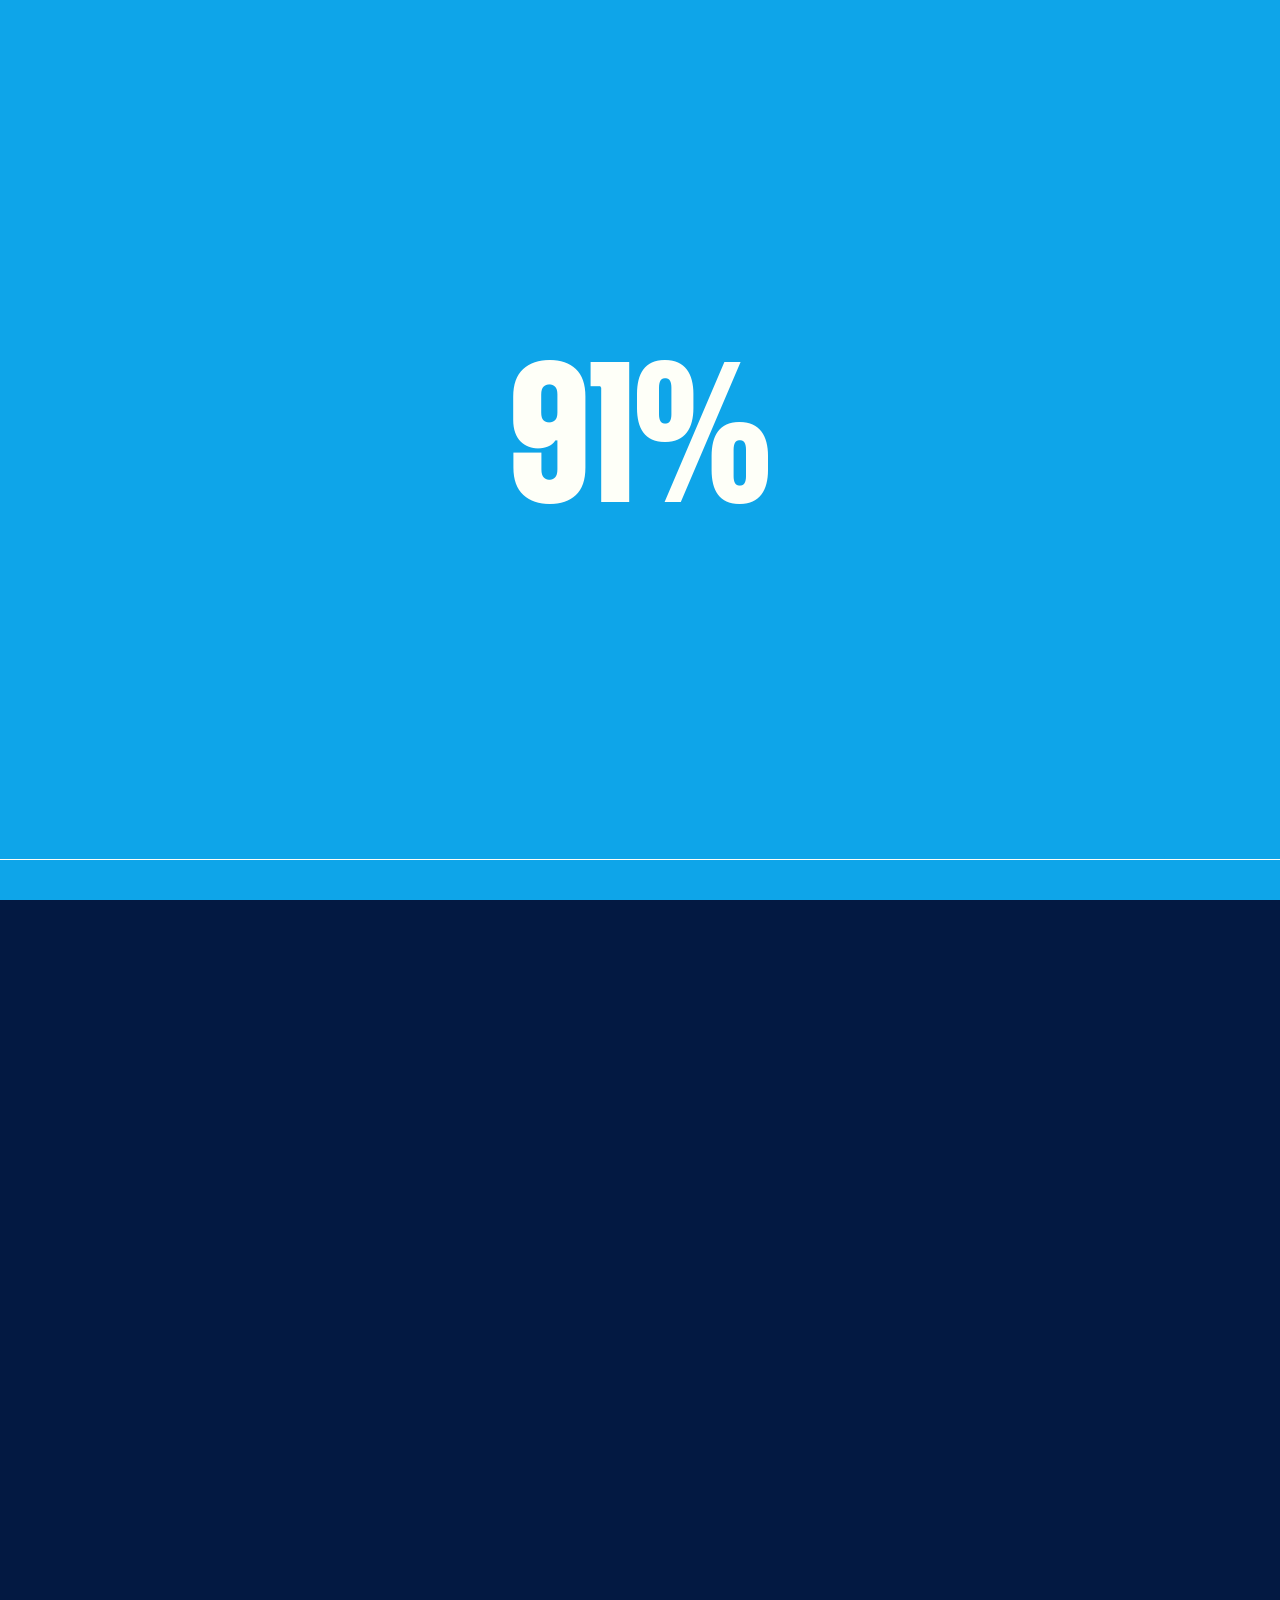
==== commit bd9968bb: "[GEO] - fixed rendering" ====
--- a/pixora/index-2-dark.html
+++ b/pixora/index-2-dark.html
@@ -9,18 +9,18 @@
   <meta content="" name="description"/>
   <meta content="width=device-width, initial-scale=1" name="viewport"/>
   <!-- Place favicon.ico in the root directory -->
-  <link href="/pixora/assets/img/logo/favicon.png" rel="shortcut icon" type="image/x-icon"/>
+  <link href="assets/img/logo/favicon.png" rel="shortcut icon" type="image/x-icon"/>
   <!-- CSS here -->
-  <link href="/pixora/assets/css/bootstrap.css" rel="stylesheet"/>
-  <link href="/pixora/assets/css/animate.css" rel="stylesheet"/>
-  <link href="/pixora/assets/css/custom-animation.css" rel="stylesheet"/>
-  <link href="/pixora/assets/css/swiper-bundle.css" rel="stylesheet"/>
-  <link href="/pixora/assets/css/nice-select.css" rel="stylesheet"/>
-  <link href="/pixora/assets/css/magnific-popup.css" rel="stylesheet"/>
-  <link href="/pixora/assets/css/font-awesome-pro.css" rel="stylesheet"/>
-  <link href="/pixora/assets/css/spacing.css" rel="stylesheet"/>
-  <link href="/pixora/assets/css/main.css" rel="stylesheet"/>
-  <link href="/pixora/geotech-colors.css" rel="stylesheet"/>
+  <link href="assets/css/bootstrap.css" rel="stylesheet"/>
+  <link href="assets/css/animate.css" rel="stylesheet"/>
+  <link href="assets/css/custom-animation.css" rel="stylesheet"/>
+  <link href="assets/css/swiper-bundle.css" rel="stylesheet"/>
+  <link href="assets/css/nice-select.css" rel="stylesheet"/>
+  <link href="assets/css/magnific-popup.css" rel="stylesheet"/>
+  <link href="assets/css/font-awesome-pro.css" rel="stylesheet"/>
+  <link href="assets/css/spacing.css" rel="stylesheet"/>
+  <link href="assets/css/main.css" rel="stylesheet"/>
+  <link href="geotech-colors.css" rel="stylesheet"/>
  </head>
  <body>
   <!-- Loader Start -->
@@ -68,7 +68,7 @@
         </div>
         <div class="px-offcanvas-2-left-btn-box d-none d-lg-flex d-flex align-items-center">
          <div class="px-offcanvas-2-left-btn w-100">
-          <a class="tp-btn-yellow-border postbox-btn w-100 text-center" href="/pixora/index-2-dark.html">
+          <a class="tp-btn-yellow-border postbox-btn w-100 text-center" href="index-2-dark.html">
            <span>
             <span class="text-1">
              Book a Call
@@ -119,7 +119,7 @@
         <div class="px-offcanvas-2-social tp-offcanvas-social mb-20">
          <ul>
           <li>
-           <a href="/pixora/index-2-dark.html">
+           <a href="index-2-dark.html">
             <svg fill="none" height="16" viewbox="0 0 12 16" width="12" xmlns="http://www.w3.org/2000/svg">
              <path clip-rule="evenodd" d="M1.82727 6.83333C1.14284 6.83333 1 6.96763 1 7.61111V8.77778C1 9.42126 1.14284 9.55556 1.82727 9.55556H3.48182V14.2222C3.48182 14.8657 3.62466 15 4.30909 15H5.96364C6.64807 15 6.79091 14.8657 6.79091 14.2222V9.55556H8.64872C9.1678 9.55556 9.30155 9.4607 9.44416 8.99145L9.7987 7.82478C10.043 7.02095 9.89246 6.83333 9.00326 6.83333H6.79091V4.88889C6.79091 4.45933 7.16129 4.11111 7.61818 4.11111H9.97273C10.6572 4.11111 10.8 3.97682 10.8 3.33333V1.77778C10.8 1.1343 10.6572 1 9.97273 1H7.61818C5.33373 1 3.48182 2.74112 3.48182 4.88889V6.83333H1.82727Z" fill-rule="evenodd" stroke="currentColor" stroke-linejoin="round" stroke-width="1.5">
              </path>
@@ -127,7 +127,7 @@
            </a>
           </li>
           <li>
-           <a href="/pixora/index-2-dark.html">
+           <a href="index-2-dark.html">
             <svg fill="none" height="18" viewbox="0 0 18 18" width="18" xmlns="http://www.w3.org/2000/svg">
              <path d="M2.50589 12.7494C4.57662 16.336 9.16278 17.5648 12.7494 15.4941C14.2113 14.65 15.2816 13.388 15.8962 11.9461C16.7895 9.85066 16.7208 7.37526 15.4941 5.25063C14.2674 3.12599 12.1581 1.82872 9.89669 1.55462C8.34063 1.366 6.71259 1.66183 5.25063 2.50589C1.66403 4.57662 0.435172 9.16278 2.50589 12.7494Z" stroke="currentColor" stroke-width="1.5">
              </path>
@@ -137,7 +137,7 @@
            </a>
           </li>
           <li>
-           <a href="/pixora/index-2-dark.html">
+           <a href="index-2-dark.html">
             <svg fill="none" height="13" viewbox="0 0 14 13" width="14" xmlns="http://www.w3.org/2000/svg">
              <path clip-rule="evenodd" d="M4.41177 0H0L5.23083 6.87316L0.334618 12.6389H2.59681L6.29998 8.27809L9.58823 12.5988H14L8.6172 5.52593L8.62673 5.53813L13.2614 0.0802914H10.9992L7.55741 4.13336L4.41177 0ZM2.43522 1.20371H3.80866L11.5648 11.395H10.1913L2.43522 1.20371Z" fill="currentColor" fill-rule="evenodd">
              </path>
@@ -145,7 +145,7 @@
            </a>
           </li>
           <li>
-           <a href="/pixora/index-2-dark.html">
+           <a href="index-2-dark.html">
             <svg fill="none" height="14" viewbox="0 0 18 14" width="18" xmlns="http://www.w3.org/2000/svg">
              <path d="M12.75 13H5.25C3 13 1.5 11.5 1.5 9.25V4.75C1.5 2.5 3 1 5.25 1H12.75C15 1 16.5 2.5 16.5 4.75V9.25C16.5 11.5 15 13 12.75 13Z" stroke="currentColor" stroke-linecap="round" stroke-linejoin="round" stroke-miterlimit="10" stroke-width="1.5">
              </path>
@@ -159,7 +159,7 @@
         <div class="px-offcanvas-2-video">
          <div class="px-hero-video">
           <video autoplay="" loop="" muted="" playsinline="">
-           <source src="/videos/pixora/banner-4-1.mp4" type="video/mp4"/>
+           <source src="../videos/pixora/banner-4-1.mp4" type="video/mp4"/>
           </video>
          </div>
         </div>
@@ -177,7 +177,7 @@
      <div class="col-6">
       <div class="px-header-logo">
        <a href="index.html">
-        <img alt="GEOTECH" data-width="110" src="/images/geotech_logo.png"/>
+        <img alt="GEOTECH" data-width="110" src="../images/geotech_logo.png"/>
        </a>
       </div>
       <nav class="tp-mobile-menu-active d-none">
@@ -193,7 +193,7 @@
            </a>
           </li>
           <li>
-           <a href="/pixora/index-2-dark.html">
+           <a href="index-2-dark.html">
             Systems Studio
            </a>
           </li>
@@ -240,7 +240,7 @@
          </ul>
         </li>
         <li class="has-dropdown">
-         <a href="/pixora/index-2-dark.html">
+         <a href="index-2-dark.html">
           Pages
          </a>
          <ul class="tp-submenu submenu">
@@ -397,7 +397,7 @@
            <div class="px-fade-anim" data-delay=".3">
             <div class="px-hero-2-thumb">
              <a href="portfolio-details-1.html">
-              <img alt="" src="/pixora/assets/img/hero/hero-2-1.jpg"/>
+              <img alt="" src="assets/img/hero/hero-2-1.jpg"/>
              </a>
             </div>
            </div>
@@ -420,7 +420,7 @@
            <div class="px-fade-anim" data-delay=".5">
             <div class="px-hero-2-thumb">
              <a href="portfolio-details-1.html">
-              <img alt="" src="/pixora/assets/img/hero/hero-2-2.jpg"/>
+              <img alt="" src="assets/img/hero/hero-2-2.jpg"/>
              </a>
             </div>
            </div>
@@ -443,7 +443,7 @@
            <div class="px-fade-anim" data-delay=".7">
             <div class="px-hero-2-thumb">
              <a href="portfolio-details-1.html">
-              <img alt="" src="/pixora/assets/img/hero/hero-2-3.jpg"/>
+              <img alt="" src="assets/img/hero/hero-2-3.jpg"/>
              </a>
             </div>
            </div>
@@ -466,7 +466,7 @@
            <div class="px-fade-anim" data-delay=".9">
             <div class="px-hero-2-thumb">
              <a href="portfolio-details-1.html">
-              <img alt="" src="/pixora/assets/img/hero/hero-2-4.jpg"/>
+              <img alt="" src="assets/img/hero/hero-2-4.jpg"/>
              </a>
             </div>
            </div>
@@ -489,7 +489,7 @@
            <div class="px-fade-anim" data-delay=".3">
             <div class="px-hero-2-thumb">
              <a href="portfolio-details-1.html">
-              <img alt="" src="/pixora/assets/img/hero/hero-2-5.jpg"/>
+              <img alt="" src="assets/img/hero/hero-2-5.jpg"/>
              </a>
             </div>
            </div>
@@ -512,7 +512,7 @@
            <div class="px-fade-anim" data-delay=".5">
             <div class="px-hero-2-thumb">
              <a href="portfolio-details-1.html">
-              <img alt="" src="/pixora/assets/img/hero/hero-2-6.jpg"/>
+              <img alt="" src="assets/img/hero/hero-2-6.jpg"/>
              </a>
             </div>
            </div>
@@ -535,7 +535,7 @@
            <div class="px-fade-anim" data-delay=".7">
             <div class="px-hero-2-thumb">
              <a href="portfolio-details-1.html">
-              <img alt="" src="/pixora/assets/img/hero/hero-2-7.jpg"/>
+              <img alt="" src="assets/img/hero/hero-2-7.jpg"/>
              </a>
             </div>
            </div>
@@ -558,7 +558,7 @@
            <div class="px-fade-anim" data-delay=".9">
             <div class="px-hero-2-thumb">
              <a href="portfolio-details-1.html">
-              <img alt="" src="/pixora/assets/img/hero/hero-2-8.jpg"/>
+              <img alt="" src="assets/img/hero/hero-2-8.jpg"/>
              </a>
             </div>
            </div>
@@ -652,29 +652,29 @@
             <div class="swiper-wrapper">
              <div class="swiper-slide">
               <div class="px-hero-2-thumbs">
-               <a href="/pixora/index-2-dark.html">
-                <img alt="" src="/pixora/assets/img/hero/hero-2-4.jpg"/>
+               <a href="index-2-dark.html">
+                <img alt="" src="assets/img/hero/hero-2-4.jpg"/>
                </a>
               </div>
              </div>
              <div class="swiper-slide">
               <div class="px-hero-2-thumbs">
-               <a href="/pixora/index-2-dark.html">
-                <img alt="" src="/pixora/assets/img/hero/hero-2-2.jpg"/>
+               <a href="index-2-dark.html">
+                <img alt="" src="assets/img/hero/hero-2-2.jpg"/>
                </a>
               </div>
              </div>
              <div class="swiper-slide">
               <div class="px-hero-2-thumbs">
-               <a href="/pixora/index-2-dark.html">
-                <img alt="" src="/pixora/assets/img/hero/hero-2-1.jpg"/>
+               <a href="index-2-dark.html">
+                <img alt="" src="assets/img/hero/hero-2-1.jpg"/>
                </a>
               </div>
              </div>
              <div class="swiper-slide">
               <div class="px-hero-2-thumbs">
-               <a href="/pixora/index-2-dark.html">
-                <img alt="" src="/pixora/assets/img/hero/hero-2-3.jpg"/>
+               <a href="index-2-dark.html">
+                <img alt="" src="assets/img/hero/hero-2-3.jpg"/>
                </a>
               </div>
              </div>
@@ -693,7 +693,7 @@
            GEO
            <i class="d-none d-xl-block">
             <span>
-             &Acirc;&copy;GeoTech
+             GeoTech
              <br/>
              Scale without
              <br/>
@@ -822,7 +822,7 @@
      <!-- text-slider area end -->
      <!-- banner area start -->
      <div class="px-banner-wraper fix pb-70">
-      <img alt="" class="w-100" data-speed="0.1" src="/pixora/assets/img/banner/banner-1.jpg"/>
+      <img alt="" class="w-100" data-speed="0.1" src="assets/img/banner/banner-1.jpg"/>
      </div>
      <!-- banner area end -->
      <!-- about area start -->
@@ -833,19 +833,19 @@
          <div class="px-about-2-title-box p-relative">
           <h3 class="px-about-2-title">
            <b class="text-effect">
-            We are
+            We build
            </b>
            <i>
-            The Operator
+            scalable
            </i>
            <br/>
            <em class="text-effect">
-            <img alt="" src="/pixora/assets/img/gift-img/title-img.gif"/>
+            <img alt="" src="assets/img/gift-img/title-img.gif"/>
             systems
            </em>
            <br/>
            <b class="p-relative text-effect">
-            studio
+            that work
             <span>
             </span>
            </b>
@@ -868,9 +868,9 @@
            </i>
           </a>
           <span class="px-about-2-subtitle text-effect">
-           / FROM
+           / from
            <br/>
-           PHILIPPINES
+           philippines
           </span>
          </div>
         </div>
@@ -905,7 +905,7 @@
           <div class="col-xl-3 col-lg-4">
            <div class="px-service-2-info">
             <div class="px-service-2-thumb">
-             <img alt="" class="w-100" src="/pixora/assets/img/service/service-2-1.jpg"/>
+             <img alt="" class="w-100" src="assets/img/service/service-2-1.jpg"/>
             </div>
             <div class="px-service-2-content">
              <span>
@@ -941,7 +941,7 @@
           <div class="col-xl-3 col-lg-4">
            <div class="px-service-2-info">
             <div class="px-service-2-thumb">
-             <img alt="" class="w-100" src="/pixora/assets/img/project/project-1.jpg"/>
+             <img alt="" class="w-100" src="assets/img/project/project-1.jpg"/>
             </div>
             <div class="px-service-2-content">
              <span>
@@ -977,7 +977,7 @@
           <div class="col-xl-3 col-lg-4">
            <div class="px-service-2-info">
             <div class="px-service-2-thumb">
-             <img alt="" class="w-100" src="/pixora/assets/img/project/project-2.jpg"/>
+             <img alt="" class="w-100" src="assets/img/project/project-2.jpg"/>
             </div>
             <div class="px-service-2-content">
              <span>
@@ -1013,7 +1013,7 @@
           <div class="col-xl-3 col-lg-4">
            <div class="px-service-2-info">
             <div class="px-service-2-thumb">
-             <img alt="" class="w-100" src="/pixora/assets/img/project/project-3.jpg"/>
+             <img alt="" class="w-100" src="assets/img/project/project-3.jpg"/>
             </div>
             <div class="px-service-2-content">
              <span>
@@ -1055,7 +1055,7 @@
         <div class="px-portfolio-item px-portfolio-panel p-relative mb-30">
          <a href="portfolio-details-2-dark.html">
           <div class="px-portfolio-thumb p-relative ripple-image">
-           <img alt="" src="/pixora/assets/img/project/project-2-1.jpg"/>
+           <img alt="" src="assets/img/project/project-2-1.jpg"/>
           </div>
           <div class="px-portfolio-category">
            <span>
@@ -1080,7 +1080,7 @@
         <div class="px-portfolio-item px-portfolio-panel p-relative mb-30">
          <a href="portfolio-details-2-dark.html">
           <div class="px-portfolio-thumb p-relative ripple-image">
-           <img alt="" src="/pixora/assets/img/project/project-2-2.jpg"/>
+           <img alt="" src="assets/img/project/project-2-2.jpg"/>
           </div>
           <div class="px-portfolio-category">
            <span>
@@ -1105,7 +1105,7 @@
         <div class="px-portfolio-item px-portfolio-panel p-relative mb-30">
          <a href="portfolio-details-2-dark.html">
           <div class="px-portfolio-thumb p-relative ripple-image">
-           <img alt="" src="/pixora/assets/img/project/project-2-3.jpg"/>
+           <img alt="" src="assets/img/project/project-2-3.jpg"/>
           </div>
           <div class="px-portfolio-category">
            <span>
@@ -1130,7 +1130,7 @@
         <div class="px-portfolio-item px-portfolio-panel p-relative mb-30">
          <a href="portfolio-details-2-dark.html">
           <div class="px-portfolio-thumb p-relative ripple-image">
-           <img alt="" src="/pixora/assets/img/project/project-2-4.jpg"/>
+           <img alt="" src="assets/img/project/project-2-4.jpg"/>
           </div>
           <div class="px-portfolio-category">
            <span>
@@ -1155,7 +1155,7 @@
         <div class="px-portfolio-item px-portfolio-panel p-relative mb-30">
          <a href="portfolio-details-2-dark.html">
           <div class="px-portfolio-thumb p-relative ripple-image">
-           <img alt="" src="/pixora/assets/img/project/project-2-5.jpg"/>
+           <img alt="" src="assets/img/project/project-2-5.jpg"/>
           </div>
           <div class="px-portfolio-category">
            <span>
@@ -1250,7 +1250,7 @@
             </div>
             <div class="col-xl-4 col-lg-4 col-md-5">
              <div class="px-award-category">
-              <img alt="" src="/pixora/assets/img/award/award-1.png"/>
+              <img alt="" src="assets/img/award/award-1.png"/>
               <span>
                Best operator systems partner
               </span>
@@ -1283,7 +1283,7 @@
             </div>
             <div class="col-xl-4 col-lg-4 col-md-5">
              <div class="px-award-category">
-              <img alt="" src="/pixora/assets/img/award/award-2.png"/>
+              <img alt="" src="assets/img/award/award-2.png"/>
               <span>
                Top digital marketing firm
               </span>
@@ -1316,7 +1316,7 @@
             </div>
             <div class="col-xl-4 col-lg-4 col-md-5">
              <div class="px-award-category">
-              <img alt="" src="/pixora/assets/img/award/award-3.png"/>
+              <img alt="" src="assets/img/award/award-3.png"/>
               <span>
                Best automation infrastructure
               </span>
@@ -1349,7 +1349,7 @@
             </div>
             <div class="col-xl-4 col-lg-4 col-md-5">
              <div class="px-award-category">
-              <img alt="" src="/pixora/assets/img/award/award-1.png"/>
+              <img alt="" src="assets/img/award/award-1.png"/>
               <span>
                Best revenue systems build
               </span>
@@ -1391,7 +1391,7 @@
            start-ups scale &amp; grow.
           </h4>
           <div class="px-footer-widget-social">
-           <a href="/pixora/index-2-dark.html">
+           <a href="index-2-dark.html">
             <span>
              <svg fill="none" height="16" viewbox="0 0 12 16" width="12" xmlns="http://www.w3.org/2000/svg">
               <path clip-rule="evenodd" d="M1.82727 6.83333C1.14284 6.83333 1 6.96763 1 7.61111V8.77778C1 9.42126 1.14284 9.55556 1.82727 9.55556H3.48182V14.2222C3.48182 14.8657 3.62466 15 4.30909 15H5.96364C6.64807 15 6.79091 14.8657 6.79091 14.2222V9.55556H8.64871C9.1678 9.55556 9.30155 9.4607 9.44416 8.99145L9.7987 7.82478C10.043 7.02095 9.89246 6.83333 9.00326 6.83333H6.79091V4.88889C6.79091 4.45933 7.16129 4.11111 7.61818 4.11111H9.97273C10.6572 4.11111 10.8 3.97681 10.8 3.33333V1.77778C10.8 1.1343 10.6572 1 9.97273 1H7.61818C5.33373 1 3.48182 2.74111 3.48182 4.88889V6.83333H1.82727Z" fill-rule="evenodd" stroke="currentcolor" stroke-linejoin="round" stroke-width="1.5">
@@ -1399,7 +1399,7 @@
              </svg>
             </span>
            </a>
-           <a href="/pixora/index-2-dark.html">
+           <a href="index-2-dark.html">
             <span>
              <svg fill="none" height="13" viewbox="0 0 14 13" width="14" xmlns="http://www.w3.org/2000/svg">
               <path clip-rule="evenodd" d="M4.41177 0H0L5.23083 6.87316L0.334618 12.6389H2.59681L6.29998 8.27809L9.58823 12.5988H14L8.6172 5.52593L8.62673 5.53813L13.2614 0.0802914H10.9992L7.55741 4.13336L4.41177 0ZM2.43522 1.20371H3.80866L11.5648 11.395H10.1913L2.43522 1.20371Z" fill="currentcolor" fill-rule="evenodd">
@@ -1407,7 +1407,7 @@
              </svg>
             </span>
            </a>
-           <a href="/pixora/index-2-dark.html">
+           <a href="index-2-dark.html">
             <span>
              <svg fill="none" height="18" viewbox="0 0 18 18" width="18" xmlns="http://www.w3.org/2000/svg">
               <path d="M16.9989 10.0113C16.2575 9.87227 15.4949 9.7998 14.7168 9.7998C10.435 9.7998 6.62665 11.9938 4.19922 15.3997M14.5997 3.39941C12.0962 6.33329 8.33416 8.19931 4.12763 8.19931C3.05145 8.19931 2.00436 8.07718 1 7.84627M11.0941 17.0005C11.2946 16.0293 11.3999 15.0235 11.3999 13.9931C11.3999 8.94036 8.86738 4.47788 5 1.80078M16.9997 8.99983C16.9997 13.418 13.418 16.9997 8.99983 16.9997C4.58165 16.9997 1 13.418 1 8.99983C1 4.58165 4.58165 1 8.99983 1C13.418 1 16.9997 4.58165 16.9997 8.99983Z" stroke="currentcolor" stroke-linejoin="round" stroke-width="1.5">
@@ -1415,7 +1415,7 @@
              </svg>
             </span>
            </a>
-           <a href="/pixora/index-2-dark.html">
+           <a href="index-2-dark.html">
             <span>
              <svg fill="none" height="16" viewbox="0 0 16 16" width="16" xmlns="http://www.w3.org/2000/svg">
               <path d="M12.0586 4.94727C12.6109 4.94727 13.0586 4.49955 13.0586 3.94727C13.0586 3.39498 12.6109 2.94727 12.0586 2.94727V4.94727ZM12.0496 2.94727C11.4973 2.94727 11.0496 3.39498 11.0496 3.94727C11.0496 4.49955 11.4973 4.94727 12.0496 4.94727V2.94727ZM8 14C6.32181 14 5.16377 13.9979 4.2928 13.8808C3.45059 13.7675 3.02803 13.5636 2.73223 13.2678L1.31802 14.682C2.04735 15.4113 2.96231 15.7199 4.0263 15.8629C5.06152 16.0021 6.37835 16 8 16V14ZM0 8C0 9.62165 -0.00212373 10.9385 0.137058 11.9737C0.280107 13.0377 0.588687 13.9526 1.31802 14.682L2.73223 13.2678C2.43644 12.972 2.23246 12.5494 2.11922 11.7072C2.00212 10.8362 2 9.67819 2 8H0ZM14 8C14 9.67819 13.9979 10.8362 13.8808 11.7072C13.7675 12.5494 13.5636 12.972 13.2678 13.2678L14.682 14.682C15.4113 13.9526 15.7199 13.0377 15.8629 11.9737C16.0021 10.9385 16 9.62165 16 8H14ZM8 16C9.62165 16 10.9385 16.0021 11.9737 15.8629C13.0377 15.7199 13.9526 15.4113 14.682 14.682L13.2678 13.2678C12.972 13.5636 12.5494 13.7675 11.7072 13.8808C10.8362 13.9979 9.67819 14 8 14V16ZM8 2C9.67819 2 10.8362 2.00212 11.7072 2.11922C12.5494 2.23246 12.972 2.43644 13.2678 2.73223L14.682 1.31802C13.9526 0.588687 13.0377 0.280107 11.9737 0.137058C10.9385 -0.00212373 9.62165 0 8 0V2ZM16 8C16 6.37835 16.0021 5.06152 15.8629 4.0263C15.7199 2.96231 15.4113 2.04735 14.682 1.31802L13.2678 2.73223C13.5636 3.02803 13.7675 3.45059 13.8808 4.2928C13.9979 5.16377 14 6.32181 14 8H16ZM8 0C6.37835 0 5.06152 -0.00212373 4.0263 0.137058C2.96231 0.280107 2.04735 0.588687 1.31802 1.31802L2.73223 2.73223C3.02803 2.43644 3.45059 2.23246 4.2928 2.11922C5.16377 2.00212 6.32181 2 8 2V0ZM2 8C2 6.32181 2.00212 5.16377 2.11922 4.2928C2.23246 3.45059 2.43644 3.02803 2.73223 2.73223L1.31802 1.31802C0.588687 2.04735 0.280107 2.96231 0.137058 4.0263C-0.00212373 5.06152 0 6.37835 0 8H2ZM10.3171 8.00134C10.3171 9.28031 9.28031 10.3171 8.00134 10.3171V12.3171C10.3849 12.3171 12.3171 10.3849 12.3171 8.00134H10.3171ZM8.00134 10.3171C6.72236 10.3171 5.68555 9.28031 5.68555 8.00134H3.68555C3.68555 10.3849 5.61779 12.3171 8.00134 12.3171V10.3171ZM5.68555 8.00134C5.68555 6.72236 6.72236 5.68555 8.00134 5.68555V3.68555C5.61779 3.68555 3.68555 5.61779 3.68555 8.00134H5.68555ZM8.00134 5.68555C9.28031 5.68555 10.3171 6.72236 10.3171 8.00134H12.3171C12.3171 5.61779 10.3849 3.68555 8.00134 3.68555V5.68555ZM12.0586 2.94727H12.0496V4.94727H12.0586V2.94727Z" fill="currentcolor">
@@ -1434,37 +1434,37 @@
           <div class="px-footer-widget-menu">
            <ul>
             <li>
-             <a href="/pixora/index-2-dark.html">
+             <a href="index-2-dark.html">
               About
              </a>
             </li>
             <li>
-             <a href="/pixora/index-2-dark.html">
+             <a href="index-2-dark.html">
               Who we are
              </a>
             </li>
             <li>
-             <a href="/pixora/index-2-dark.html">
+             <a href="index-2-dark.html">
               Services
              </a>
             </li>
             <li>
-             <a href="/pixora/index-2-dark.html">
+             <a href="index-2-dark.html">
               Projects
              </a>
             </li>
             <li>
-             <a href="/pixora/index-2-dark.html">
+             <a href="index-2-dark.html">
               Blog
              </a>
             </li>
             <li>
-             <a href="/pixora/index-2-dark.html">
+             <a href="index-2-dark.html">
               Pricing
              </a>
             </li>
             <li>
-             <a href="/pixora/index-2-dark.html">
+             <a href="index-2-dark.html">
               Contact Us
              </a>
             </li>
@@ -1515,35 +1515,35 @@
    </div>
   </div>
   <!-- JS here -->
-  <script src="/pixora/assets/js/vendor/jquery.js">
+  <script src="assets/js/vendor/jquery.js">
   </script>
-  <script src="/pixora/assets/js/bootstrap-bundle.js">
+  <script src="assets/js/bootstrap-bundle.js">
   </script>
-  <script src="/pixora/assets/js/swiper-bundle.js">
+  <script src="assets/js/swiper-bundle.js">
   </script>
-  <script src="/pixora/assets/js/magnific-popup.js">
+  <script src="assets/js/magnific-popup.js">
   </script>
-  <script src="/pixora/assets/js/nice-select.js">
+  <script src="assets/js/nice-select.js">
   </script>
-  <script src="/pixora/assets/js/purecounter.js">
+  <script src="assets/js/purecounter.js">
   </script>
-  <script src="/pixora/assets/js/isotope-pkgd.js">
+  <script src="assets/js/isotope-pkgd.js">
   </script>
-  <script src="/pixora/assets/js/plugin.js">
+  <script src="assets/js/plugin.js">
   </script>
-  <script src="/pixora/assets/js/ripple-2.js">
+  <script src="assets/js/ripple-2.js">
   </script>
-  <script src="/pixora/assets/js/slider-active.js">
+  <script src="assets/js/slider-active.js">
   </script>
-  <script src="/pixora/assets/js/imagesloaded-pkgd.js">
+  <script src="assets/js/imagesloaded-pkgd.js">
   </script>
-  <script src="/pixora/assets/js/ajax-form.js">
+  <script src="assets/js/ajax-form.js">
   </script>
-  <script src="/pixora/assets/js/matter.js">
+  <script src="assets/js/matter.js">
   </script>
-  <script src="/pixora/assets/js/throwable.js">
+  <script src="assets/js/throwable.js">
   </script>
-  <script src="/pixora/assets/js/main.js">
+  <script src="assets/js/main.js">
   </script>
  </body>
 </html>
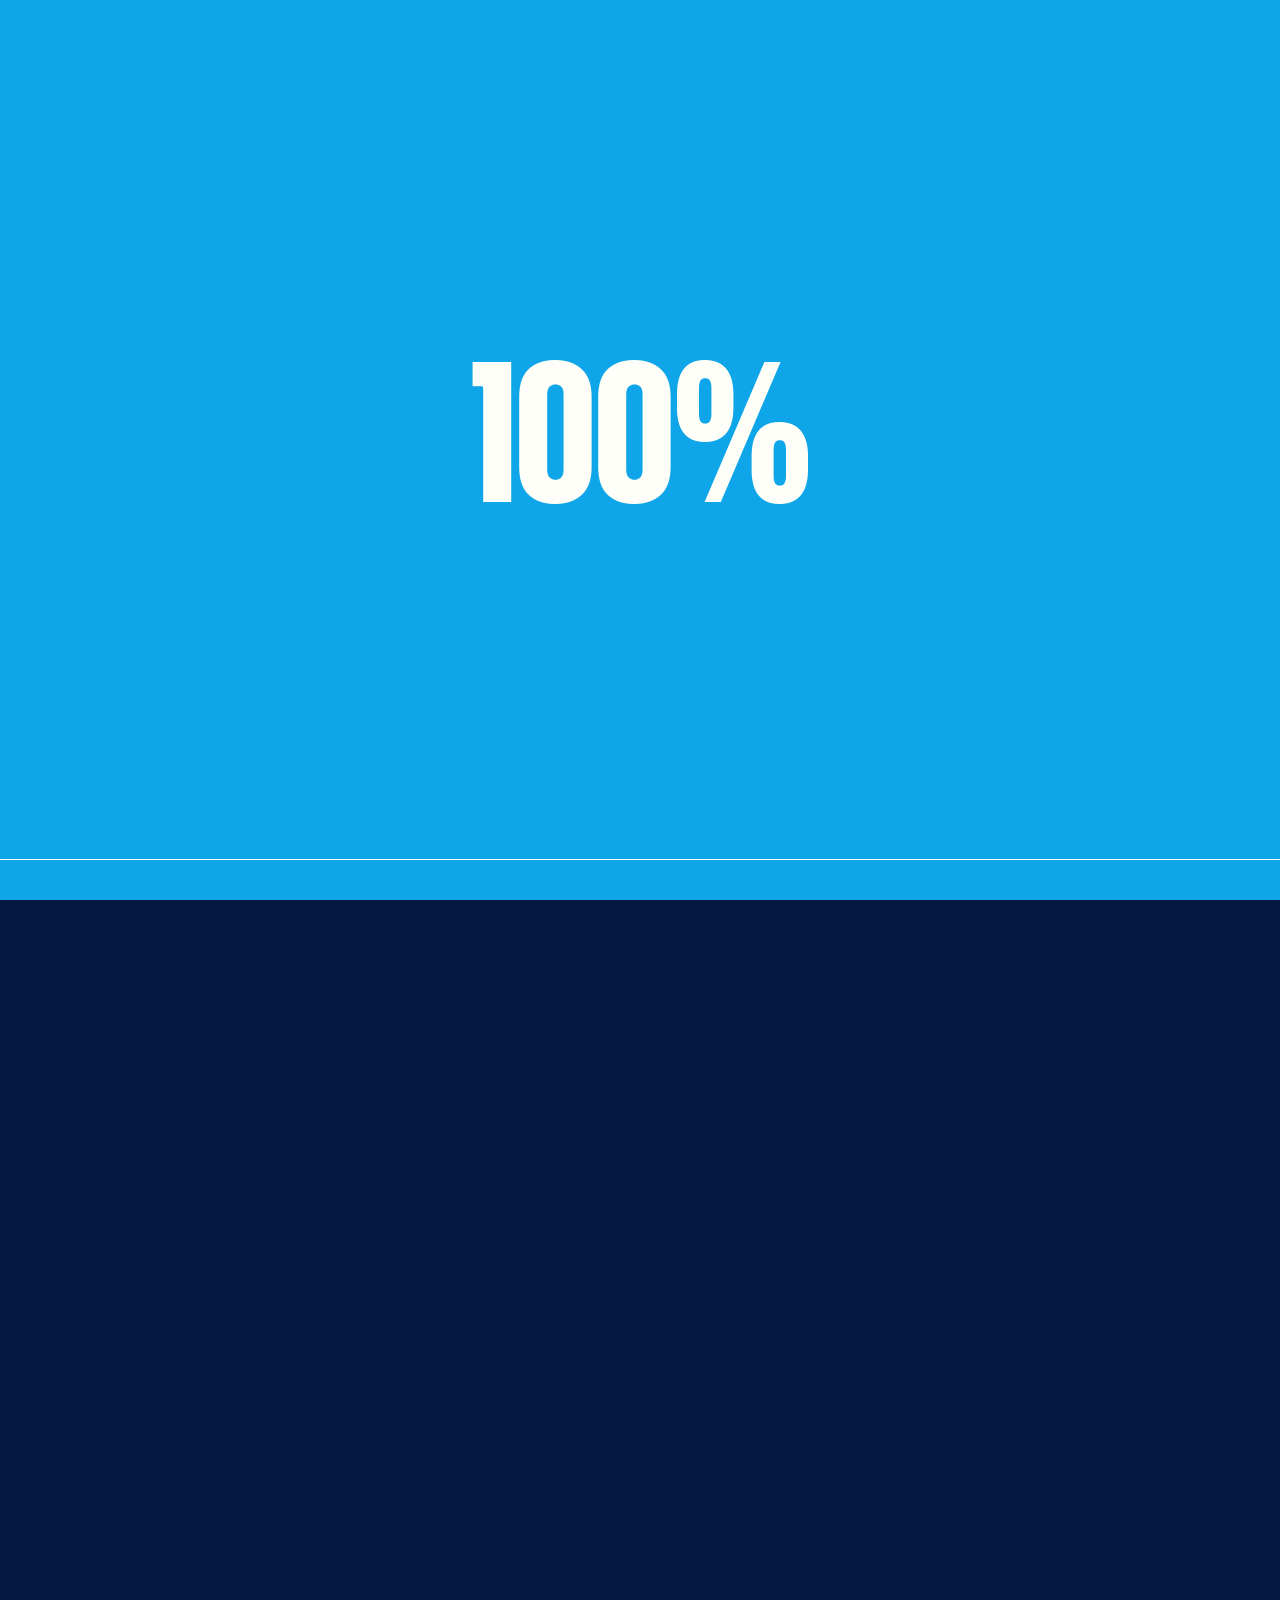
==== commit bdcab911: "[GEO] - added addresses to the partners" ====
--- a/pixora/index-2-dark.html
+++ b/pixora/index-2-dark.html
@@ -395,9 +395,9 @@
          <div class="col-lg-2">
           <div class="px-hero-2-item d-flex justify-content-start mb-50">
            <div class="px-fade-anim" data-delay=".3">
-            <div class="px-hero-2-thumb">
-             <a href="portfolio-details-1.html">
-              <img alt="" src="assets/img/hero/hero-2-1.jpg"/>
+            <div class="px-hero-2-thumb geotech-company-card geotech-company-card-lacomus">
+             <a href="https://lacomusph.com/" target="_blank" rel="noopener noreferrer">
+              <img alt="Lacomus" src="../partners/lacomus.png"/>
              </a>
             </div>
            </div>
@@ -418,9 +418,9 @@
          <div class="col-lg-4">
           <div class="px-hero-2-item active d-flex justify-content-start mb-50 pl-80">
            <div class="px-fade-anim" data-delay=".5">
-            <div class="px-hero-2-thumb">
-             <a href="portfolio-details-1.html">
-              <img alt="" src="assets/img/hero/hero-2-2.jpg"/>
+            <div class="px-hero-2-thumb geotech-company-card geotech-company-card-ua">
+             <a href="https://www.uaworldwide.com/" target="_blank" rel="noopener noreferrer">
+              <img alt="UA Worldwide" src="../partners/ua_logo.png"/>
              </a>
             </div>
            </div>
@@ -441,9 +441,9 @@
          <div class="col-lg-4">
           <div class="px-hero-2-item mb-50 d-flex justify-content-end pr-80">
            <div class="px-fade-anim" data-delay=".7">
-            <div class="px-hero-2-thumb">
-             <a href="portfolio-details-1.html">
-              <img alt="" src="assets/img/hero/hero-2-3.jpg"/>
+            <div class="px-hero-2-thumb geotech-company-card geotech-company-card-king">
+             <a href="https://www.facebook.com/kingpatacebu/" target="_blank" rel="noopener noreferrer">
+              <img alt="King Pata" src="../partners/king-pata-logo.png"/>
              </a>
             </div>
            </div>
@@ -464,9 +464,9 @@
          <div class="col-lg-2">
           <div class="px-hero-2-item mb-50 d-flex justify-content-end">
            <div class="px-fade-anim" data-delay=".9">
-            <div class="px-hero-2-thumb">
+            <div class="px-hero-2-thumb geotech-company-card geotech-company-card-cq">
              <a href="portfolio-details-1.html">
-              <img alt="" src="assets/img/hero/hero-2-4.jpg"/>
+              <img alt="CQ Business" src="../partners/cq_business.svg"/>
              </a>
             </div>
            </div>
@@ -487,9 +487,9 @@
          <div class="col-lg-3">
           <div class="px-hero-2-item mb-50 d-flex justify-content-end pr-85">
            <div class="px-fade-anim" data-delay=".3">
-            <div class="px-hero-2-thumb">
+            <div class="px-hero-2-thumb geotech-company-card geotech-company-card-cerebro">
              <a href="portfolio-details-1.html">
-              <img alt="" src="assets/img/hero/hero-2-5.jpg"/>
+              <img alt="Cerebro" src="../partners/cerebro_logo.png"/>
              </a>
             </div>
            </div>
@@ -510,9 +510,9 @@
          <div class="col-lg-3">
           <div class="px-hero-2-item d-flex justify-content-start pl-105 mb-50">
            <div class="px-fade-anim" data-delay=".5">
-            <div class="px-hero-2-thumb">
+            <div class="px-hero-2-thumb geotech-company-card geotech-company-card-manor">
              <a href="portfolio-details-1.html">
-              <img alt="" src="assets/img/hero/hero-2-6.jpg"/>
+              <img alt="Manor" src="../partners/manor_logo.jpg"/>
              </a>
             </div>
            </div>
@@ -533,9 +533,9 @@
          <div class="col-lg-3">
           <div class="px-hero-2-item d-flex justify-content-start pl-100 mb-50">
            <div class="px-fade-anim" data-delay=".7">
-            <div class="px-hero-2-thumb">
+            <div class="px-hero-2-thumb geotech-company-card geotech-company-card-blesame">
              <a href="portfolio-details-1.html">
-              <img alt="" src="assets/img/hero/hero-2-7.jpg"/>
+              <img alt="Blesame" src="../partners/blesame.logo.png"/>
              </a>
             </div>
            </div>
@@ -556,9 +556,9 @@
          <div class="col-lg-3">
           <div class="px-hero-2-item d-flex justify-content-start pl-100 mb-50">
            <div class="px-fade-anim" data-delay=".9">
-            <div class="px-hero-2-thumb">
-             <a href="portfolio-details-1.html">
-              <img alt="" src="assets/img/hero/hero-2-8.jpg"/>
+            <div class="px-hero-2-thumb geotech-company-card geotech-company-card-synk">
+             <a href="https://www.synkdancestudio.com/" target="_blank" rel="noopener noreferrer">
+              <img alt="Synk Dance Studio" src="../partners/synk_dance_studo_logo.png"/>
              </a>
             </div>
            </div>
@@ -651,30 +651,30 @@
            <div class="swiper px-hero-2-bottom-active gallery-thumbs">
             <div class="swiper-wrapper">
              <div class="swiper-slide">
-              <div class="px-hero-2-thumbs">
+              <div class="px-hero-2-thumbs geotech-company-card geotech-company-card-cq">
                <a href="index-2-dark.html">
-                <img alt="" src="assets/img/hero/hero-2-4.jpg"/>
+                <img alt="CQ Business" src="../partners/cq_business.svg"/>
                </a>
               </div>
              </div>
              <div class="swiper-slide">
-              <div class="px-hero-2-thumbs">
-               <a href="index-2-dark.html">
-                <img alt="" src="assets/img/hero/hero-2-2.jpg"/>
+              <div class="px-hero-2-thumbs geotech-company-card geotech-company-card-ua">
+               <a href="https://www.uaworldwide.com/" target="_blank" rel="noopener noreferrer">
+                <img alt="UA Worldwide" src="../partners/ua_logo.png"/>
                </a>
               </div>
              </div>
              <div class="swiper-slide">
-              <div class="px-hero-2-thumbs">
-               <a href="index-2-dark.html">
-                <img alt="" src="assets/img/hero/hero-2-1.jpg"/>
+              <div class="px-hero-2-thumbs geotech-company-card geotech-company-card-lacomus">
+               <a href="https://lacomusph.com/" target="_blank" rel="noopener noreferrer">
+                <img alt="Lacomus" src="../partners/lacomus.png"/>
                </a>
               </div>
              </div>
              <div class="swiper-slide">
-              <div class="px-hero-2-thumbs">
-               <a href="index-2-dark.html">
-                <img alt="" src="assets/img/hero/hero-2-3.jpg"/>
+              <div class="px-hero-2-thumbs geotech-company-card geotech-company-card-king">
+               <a href="https://www.facebook.com/kingpatacebu/" target="_blank" rel="noopener noreferrer">
+                <img alt="King Pata" src="../partners/king-pata-logo.png"/>
                </a>
               </div>
              </div>
--- a/pixora/geotech-colors.css
+++ b/pixora/geotech-colors.css
@@ -134,3 +134,107 @@
   background: var(--geotech-sky);
   color: var(--geotech-white);
 }
+
+.geotech-company-card {
+  position: relative;
+  display: flex !important;
+  align-items: center;
+  justify-content: center;
+  overflow: hidden;
+  width: 130px !important;
+  height: 168px !important;
+  background: transparent !important;
+  border: 0 !important;
+  box-shadow: none !important;
+}
+
+.geotech-company-card::before {
+  content: none !important;
+}
+
+.geotech-company-card a {
+  position: relative;
+  z-index: 1;
+  display: flex !important;
+  align-items: center;
+  justify-content: center;
+  width: 100%;
+  height: 100%;
+  padding: 0;
+}
+
+.geotech-company-card img {
+  width: auto !important;
+  max-width: 84% !important;
+  height: auto !important;
+  max-height: 64% !important;
+  object-fit: contain !important;
+  filter: none !important;
+}
+
+.geotech-company-card-lacomus img,
+.geotech-company-card-cq img,
+.geotech-company-card-blesame img {
+  max-width: 92% !important;
+  max-height: 42% !important;
+}
+
+.geotech-company-card-manor img {
+  max-width: 72% !important;
+  max-height: 72% !important;
+}
+
+.geotech-company-card-ua img,
+.geotech-company-card-manor img {
+  background: #191919;
+  padding: 0;
+  max-width: 72% !important;
+  max-height: 72% !important;
+}
+
+.geotech-company-card-cerebro img,
+.geotech-company-card-king img {
+  max-width: 68% !important;
+  max-height: 68% !important;
+}
+
+.geotech-company-card-synk img {
+  max-width: 76% !important;
+  max-height: 52% !important;
+}
+
+.geotech-company-card-lacomus img {
+  min-width: 76% !important;
+}
+
+.geotech-company-card-ua,
+.geotech-company-card-manor,
+.geotech-company-card-synk,
+.geotech-company-card-lacomus,
+.geotech-company-card-cq {
+  background: transparent !important;
+  border-color: transparent !important;
+}
+
+.geotech-company-card-lacomus img,
+.geotech-company-card-cq img {
+  filter: invert(1) brightness(1.28) contrast(1.08) drop-shadow(0 14px 24px rgba(0, 0, 0, 0.22)) !important;
+}
+
+.geotech-company-card-synk img {
+  filter: brightness(1.18) contrast(1.08) drop-shadow(0 14px 24px rgba(0, 0, 0, 0.25)) !important;
+}
+
+.geotech-company-card img {
+  filter: drop-shadow(0 14px 24px rgba(0, 0, 0, 0.22)) !important;
+}
+
+.px-hero-2-bottom-active .geotech-company-card {
+  width: min(100%, 230px) !important;
+  height: 298px !important;
+}
+
+.px-hero-2-bottom-active .geotech-company-card img {
+  max-width: 78% !important;
+  max-height: 62% !important;
+}
